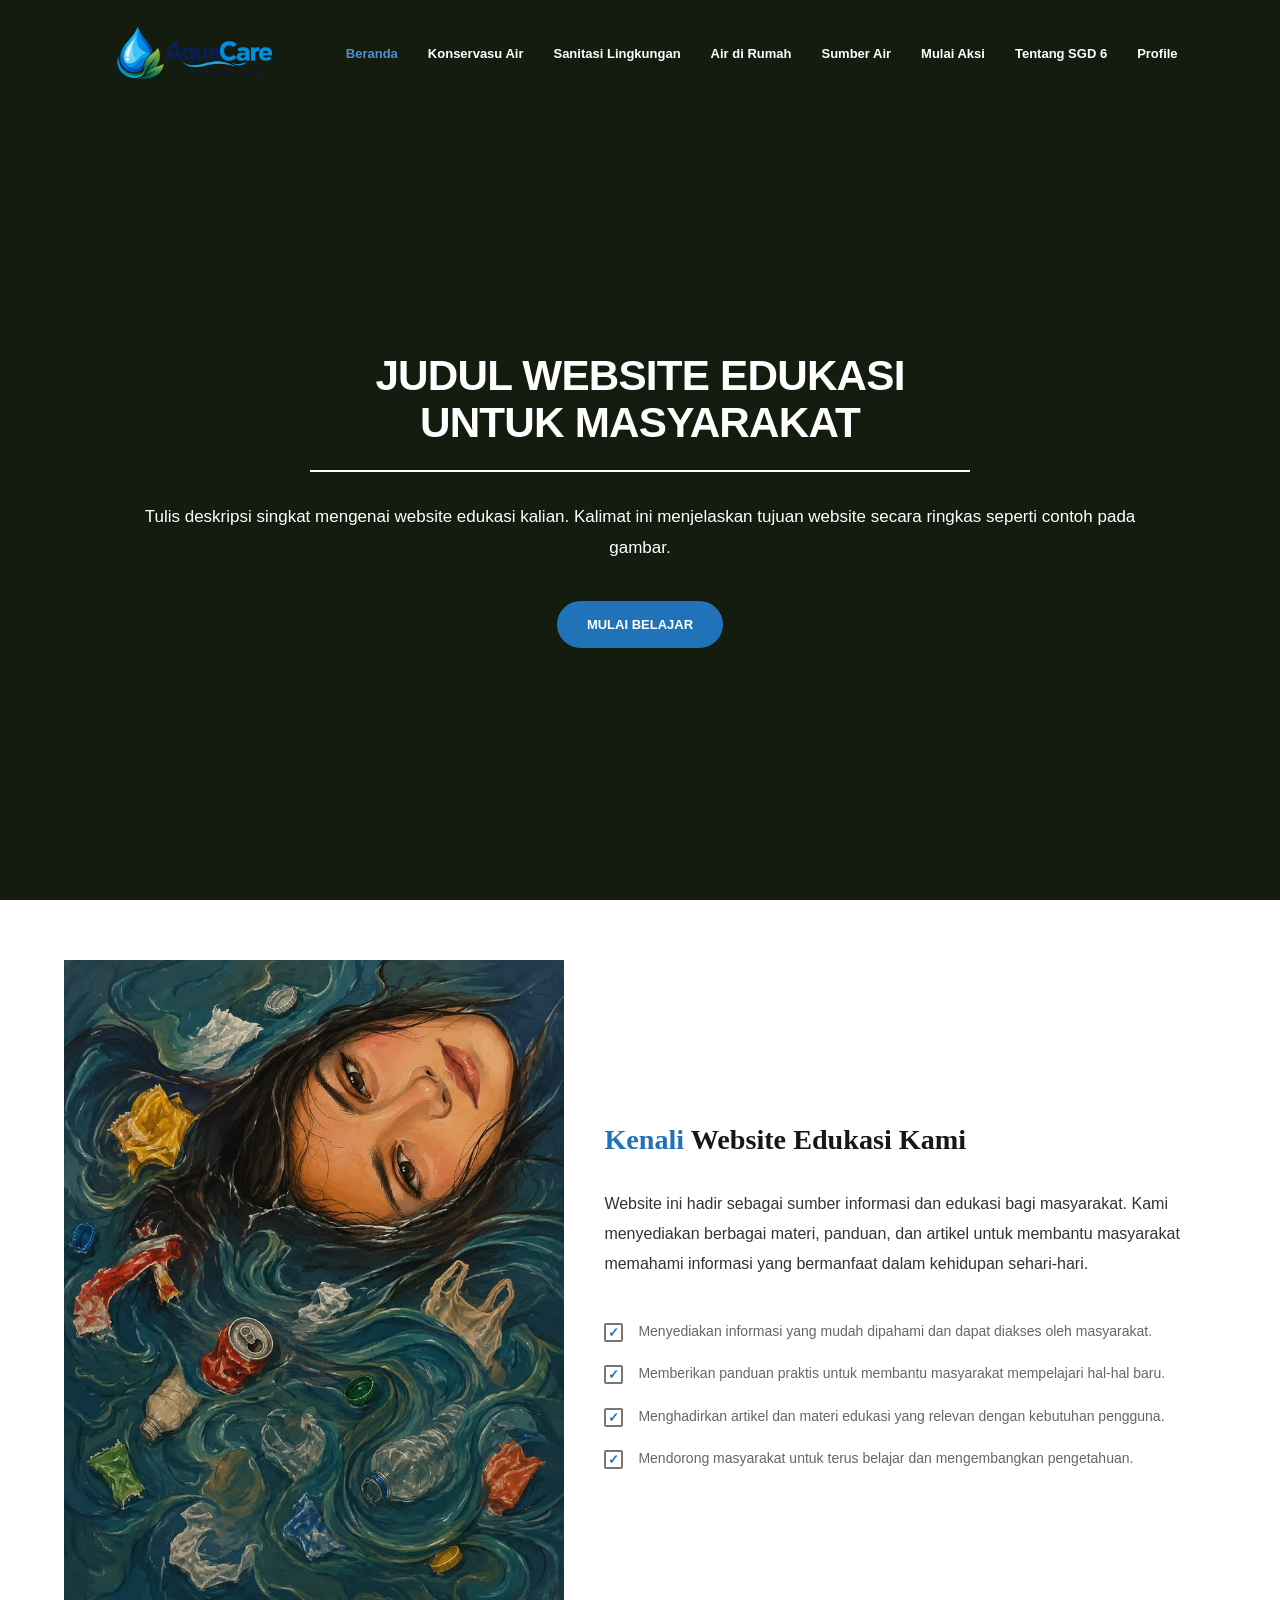
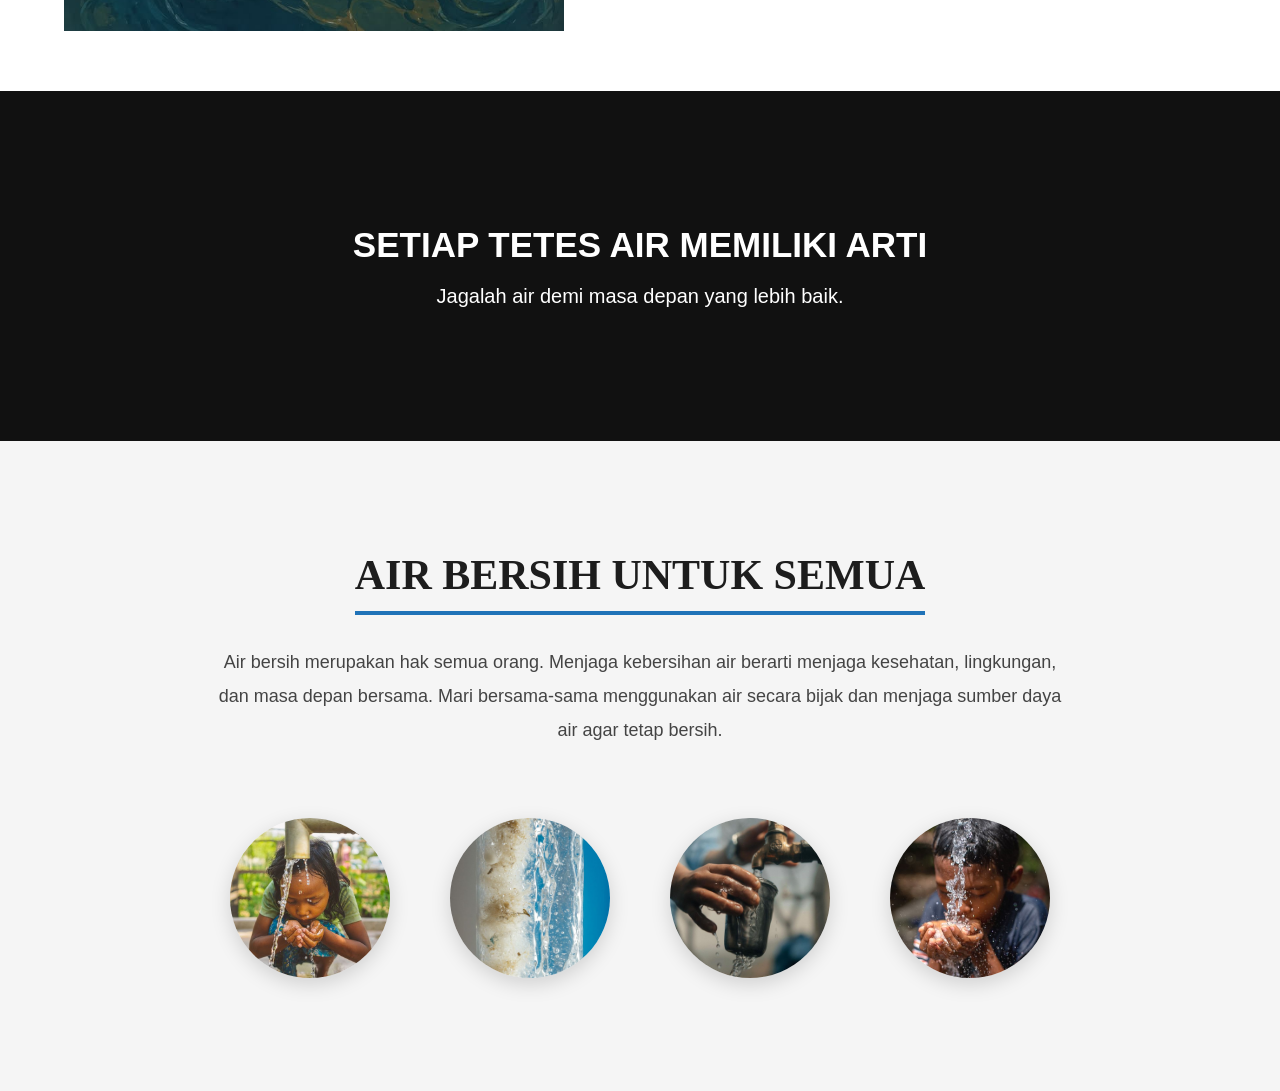
==== index.html @ 53456c83 "cek responsive" ====
<!DOCTYPE html>
<html lang="id">

<head>
    <meta charset="UTF-8">
    <meta name="viewport" content="width=device-width, initial-scale=1.0">
    <title>Air Bersih</title>

    <link rel="stylesheet" href="css/Style.css">
    <link rel="stylesheet" href="css/responsive.css">
</head>

<body>

    <!-- ================= HEADER ================= -->

    <header>

        <div class="logo">
            <a href="index.html">
                <img src="assets/Logo AquaCare_ Air Bersih untuk Semua.png" alt="logo">
            </a>
        </div>

         <!-- Tombol Hamburger -->
        <div class="hamburger">

            <span></span>
            <span></span>
            <span></span>

        </div>

        <nav>

            <ul>

                <li>
                    <a class="active" href="index.html">Beranda</a>
                </li>

                <li>
                    <a href="pages/halaman-2.html">Konservasu Air</a>
                </li>

                <li>
                    <a href="pages/halaman-3.html">Sanitasi Lingkungan</a>
                </li>

                <li>
                    <a href="pages/halaman-4.html">Air di Rumah</a>
                </li>

                <li>
                    <a href="pages/halaman-5.html">Sumber Air</a>
                </li>

                <li>
                    <a href="pages/halaman-6.html">Mulai Aksi</a>
                </li>

                <li>
                    <a href="pages/halaman-7.html">Tentang SGD 6</a>
                </li>

                <li>
                    <a href="pages/halaman-profile.html">Profile</a>
                </li>

            </ul>

        </nav>

    </header>

    <!-- ================= HERO ================= -->

    <section class="hero">

        <!-- Background Video -->

        <video autoplay muted loop playsinline>

            <source src="assets/gemini_generated_video_22958fa2.mp4" type="video/mp4">

        </video>

        <!-- Overlay -->

        <div class="overlay"></div>

        <!-- Hero Content -->

        <div class="hero-content">

            <h1>

                JUDUL WEBSITE EDUKASI<br>
                UNTUK MASYARAKAT

            </h1>

            <hr>

            <p>

                Tulis deskripsi singkat mengenai website edukasi kalian.
                Kalimat ini menjelaskan tujuan website secara ringkas
                seperti contoh pada gambar.

            </p>

            <a href="pages/halaman-2.html" class="btn">

                MULAI BELAJAR

            </a>

        </div>

    </section>

    <section class="info-section">

        <!-- Gambar sebelah kiri -->
        <div class="info-image">
            <img src="assets/save ocean 🪸🌊🤌.jpeg" alt="Petani sedang mengamati lahan pertanian">
        </div>

        <div class="info-content">

            <h2>
                <span>Kenali</span> Website Edukasi Kami
            </h2>

            <p class="info-description">
                Website ini hadir sebagai sumber informasi dan edukasi
                bagi masyarakat. Kami menyediakan berbagai materi,
                panduan, dan artikel untuk membantu masyarakat memahami
                informasi yang bermanfaat dalam kehidupan sehari-hari.
            </p>

                <div class="info-list">

                    <div class="info-item">
                        <span class="info-icon">✓</span>
                        <p>
                            Menyediakan informasi yang mudah dipahami
                            dan dapat diakses oleh masyarakat.
                        </p>
                    </div>

                <div class="info-item">
                    <span class="info-icon">✓</span>
                    <p>
                        Memberikan panduan praktis untuk membantu
                        masyarakat mempelajari hal-hal baru.
                    </p>
                </div>

                <div class="info-item">
                    <span class="info-icon">✓</span>
                    <p>
                        Menghadirkan artikel dan materi edukasi
                        yang relevan dengan kebutuhan pengguna.
                    </p>
                </div>

                <div class="info-item">
                    <span class="info-icon">✓</span>
                    <p>
                        Mendorong masyarakat untuk terus belajar
                        dan mengembangkan pengetahuan.
                    </p>
                </div>

            </div>

        </div>
    </section>

    <section class="parallax">

        <div class="parallax-content">

            <h2>SETIAP TETES AIR MEMILIKI ARTI</h2>

            <p>Jagalah air demi masa depan yang lebih baik.</p>

        </div>

    </section>

    <section class="air-bersih">

        <div class="air-content">

            <h2>AIR BERSIH UNTUK SEMUA</h2>

            <p>
                Air bersih merupakan hak semua orang. Menjaga kebersihan air
                berarti menjaga kesehatan, lingkungan, dan masa depan bersama.
                Mari bersama-sama menggunakan air secara bijak dan menjaga
                sumber daya air agar tetap bersih.
            </p>

        </div>

        <div class="air-gallery">

            <div class="air-item">
                <img src="assets/Water for Good - Working to End The World Water Crisis For Good.jpeg" alt="Gambar 1">
            </div>

            <div class="air-item">
                <img src="assets/Say Goodbye to Contaminants.jpeg" alt="Gambar 2">
            </div>

            <div class="air-item">
                <img src="assets/Fundraising for Clean Water _ Mindful in May.jpeg" alt="Gambar 3">
            </div>

            <div class="air-item">
                <img src="assets/From Dry Stones To Flowing Water.jpeg" alt="Gambar 4">
            </div>

        </div>

    </section>

    <script src="js/main.js"></script>

</body>

</html>
---- css/Style.css ----
/* ==============================
   RESET & GLOBAL STYLE
================================= */

* {
    margin: 0;
    padding: 0;
    box-sizing: border-box;
}

html {
    scroll-behavior: smooth;
}

body {
    font-family: Arial, Helvetica, sans-serif;
    color: white;
    background-color: #111;
}


/* ==============================
   HEADER & NAVBAR
================================= */

header {
    position: absolute;
    top: 0;
    left: 0;
    width: 100%;
    height: 105px;
    padding: 0 8%;
    display: flex;
    align-items: center;
    justify-content: space-between;
    z-index: 10;
    background: transparent;

    transition:
        transform .35s ease,
        background .35s ease,
        box-shadow .35s ease;
}

header.sticky {

    position:fixed;

    height: 85px;

    background:white;

    box-shadow:0 5px 20px rgba(0,0,0,.12);

    animation:slideDown .4s ease;

}

/* Logo */

.logo a{
    display: flex;
    align-items: center;
    text-decoration: none;
}

.logo img{
    height: 60px;
    width: auto;
    display: block;
}

/* Navigation */

nav ul {
    display: flex;
    align-items: center;
    gap: 30px;
    list-style: none;
}

nav ul li a {
    color: white;
    text-decoration: none;
    font-size: 13px;
    font-weight: 700;
    transition: color 0.3s ease;
}

/* Menu aktif */

nav ul li a.active {
    color: #4d93cc;
}

/* Efek hover */

nav ul li a:hover {
    color: #4d93cc;
}

header.sticky nav ul li a {
    color: #242424;
}

header.sticky nav ul li a:hover {
    color: #4d93cc;
}

header.sticky nav ul li a.active {
    color: #4d93cc;
}

/* ==============================
   HERO SECTION
================================= */

.hero {
    position: relative;
    width: 100%;
    height: 100vh;
    min-height: 600px;
    overflow: hidden;
    display: flex;
    justify-content: center;
    align-items: center;
    background-color: #26351c;
}

/* Background video */

.hero video {
    position: absolute;
    top: 0;
    left: 0;
    width: 100%;
    height: 100%;
    object-fit: cover;
    object-position: center;
    z-index: 0;
}

/* Lapisan gelap di atas video */

.overlay {
    position: absolute;
    inset: 0;
    background: rgba(0, 0, 0, 0.48);
    z-index: 1;
}

/* Konten utama */

.hero-content {
    position: relative;
    z-index: 2;
    width: 90%;
    max-width: 1000px;
    margin-top: 100px;
    text-align: center;
}

/* Judul utama */

.hero-content h1 {
    color: white;
    font-size: clamp(32px, 3.3vw, 46px);
    font-weight: 800;
    line-height: 1.12;
    letter-spacing: -0.8px;
    margin-bottom: 24px;
}

/* Garis pemisah */

.hero-content hr {
    width: 66%;
    max-width: 660px;
    margin: 0 auto 30px;
    border: none;
    height: 2px;
    background-color: white;
}

/* Deskripsi */

.hero-content p {
    color: white;
    font-size: 17px;
    font-weight: 500;
    line-height: 1.8;
    margin-bottom: 38px;
}

/* Tombol utama */

.hero-content .btn {
    display: inline-block;
    padding: 16px 30px;
    background-color: #2073b8;
    color: white;
    text-decoration: none;
    font-size: 13px;
    font-weight: 700;
    border-radius: 50px;
    transition: background-color 0.3s ease,
                transform 0.3s ease;
}

.hero-content .btn:hover {
    background-color: #2073b8;
    transform: translateY(-2px);
}


/* ==============================
   KONTEN INFORMASI
================================= */

.info-section {
    width: 100%;
    min-height: 500px;
    padding: 60px 5%;

    display: grid;
    grid-template-columns: 0.9fr 1.1fr;
    align-items: center;
    gap: 40px;

    background-color: #ffffff;
    color: #222222;
}

/* Gambar sebelah kiri */

.info-image {
    width: 100%;
    height: 100%;
    min-height: 400px;
    overflow: hidden;
}

.info-image img {
    display: block;
    width: 100%;
    height: 100%;
    min-height: 400px;

    object-fit: cover;
    object-position: center;

    transition: transform 0.4s ease;
}

.info-image img:hover {
    transform: scale(1.03);
}

/* Konten sebelah kanan */

.info-content {
    width: 100%;
    padding: 15px 0;
}

.info-content h2 {
    margin-bottom: 30px;

    font-family: Georgia, "Times New Roman", serif;
    font-size: clamp(25px, 2.2vw, 32px);
    line-height: 1.3;
    font-weight: 700;

    color: #171717;
}

.info-content h2 span {
    color: #2073b8;
}

/* Deskripsi */

.info-description {
    margin-bottom: 40px;

    font-size: 16px;
    line-height: 1.9;
    color: #333333;
}

/* Daftar informasi */

.info-list {
    display: flex;
    flex-direction: column;
    gap: 20px;
}

.info-item {
    display: flex;
    align-items: flex-start;
    gap: 15px;
}

.info-icon {
    flex-shrink: 0;

    width: 19px;
    height: 19px;

    display: flex;
    align-items: center;
    justify-content: center;

    margin-top: 3px;

    border: 2px solid #777777;
    border-radius: 2px;

    color: #2073b8;
    font-size: 13px;
    font-weight: bold;
}

.info-item p {
    color: #666666;
    font-size: 14px;
    line-height: 1.6;
}

/* ========================= */
/* AIR BERSIH */
/* ========================= */

.air-bersih{

    width:100%;
    min-height:650px;

    padding:80px 8%;

    background:#f5f5f5;   /* Ganti sesuai tema */

    display:flex;
    flex-direction:column;
    justify-content:center;
    align-items:center;

    text-align:center;

}

.air-content h2{

    display:inline-block;

    font-family:"Times New Roman", Times, serif;
    font-size:42px;
    font-weight:700;

    color:#1d1d1d;

    padding-bottom:12px;
    margin-bottom:30px;

    border-bottom:4px solid #2073b8;

}

/* PARAGRAF */


.air-content p{

    max-width:850px;

    font-size:18px;
    line-height:1.9;

    color:#444;

    margin:0 auto 70px;

}

/* GALERI */

.air-gallery{

    display:flex;

    justify-content:center;
    align-items:center;

    gap:40px;

    flex-wrap:wrap;

}


/* ITEM */


.air-item{

    width:180px;
    text-align:center;

}

/* GAMBAR */


.air-item img{

    width:160px;
    height:160px;

    object-fit:cover;

    border-radius:50%;

    box-shadow:0 6px 20px rgba(0,0,0,.15);

    transition:
        transform .35s ease,
        box-shadow .35s ease;

}

/* Hover */

.air-item img:hover{

    transform:scale(1.08);

    box-shadow:0 10px 30px rgba(0,0,0,.25);

}

/* =====================================
   ANGGOTA KELOMPOK
   CSS tambahan, tidak mengganti navbar
===================================== */

/* Hero menyesuaikan tinggi konten */
.heroo {
    height: auto;
    min-height: 100vh;
    overflow: visible;

    display: block;
    padding: 125px 0 45px;
}

/* Video tetap menjadi background seluruh hero */
.heroo video {
    position: absolute;
    inset: 0;
    width: 100%;
    height: 100%;
    object-fit: cover;
}

/* Overlay tetap di belakang konten */
.heroo .overlay {
    position: absolute;
    inset: 0;
    z-index: 1;
    pointer-events: none;
}

/* Area anggota */
.member-section {
    position: relative;
    z-index: 2;

    width: 100%;
    max-width: 1250px;
    margin: 0 auto;
    padding: 15px 30px 0;

    color: #ffffff;
}

/* Judul section */
.member-heading {
    display: flex;
    align-items: center;
    gap: 14px;
    margin-bottom: 24px;
}

.member-heading h2 {
    color: #ffffff;
    font-size: 25px;
    font-weight: 800;
}

.member-heading span {
    width: 50px;
    height: 3px;
    background: #2073b8;
    border-radius: 5px;
}

/* Susunan kartu */
.member-container {
    display: grid;
    grid-template-columns: repeat(4, minmax(0, 1fr));
    gap: 16px;
    align-items: stretch;
}

/* Kotak biodata */
.member-card {
    min-width: 0;
    min-height: 330px;
    padding: 24px 16px 18px;

    display: flex;
    flex-direction: column;
    align-items: center;
    text-align: center;

    color: #ffffff;
    background: rgba(255, 255, 255, 0.14);
    border: 1px solid rgba(255, 255, 255, 0.28);
    border-radius: 15px;

    backdrop-filter: blur(8px);
    -webkit-backdrop-filter: blur(8px);

    box-shadow: 0 8px 24px rgba(0, 0, 0, 0.12);

    transition: transform 0.25s ease,
                background-color 0.25s ease;
}

.member-card:hover {
    transform: translateY(-5px);
    background: rgba(255, 255, 255, 0.22);
}

/* Foto profil bulat */
.member-photo {
    width: 100px;
    height: 100px;
    flex-shrink: 0;

    margin-bottom: 15px;
    overflow: hidden;
    border-radius: 50%;

    border: 3px solid rgba(255, 255, 255, 0.9);
    box-shadow: 0 4px 14px rgba(0, 0, 0, 0.2);
}

.member-photo img {
    display: block;
    width: 100%;
    height: 100%;
    object-fit: cover;
    object-position: center;
}

/* Nama anggota */
.member-card h3 {
    margin-bottom: 7px;
    font-size: 15px;
    font-weight: 700;
    line-height: 1.5;
    overflow-wrap: anywhere;
}

/* NIM */
.member-nim {
    margin-bottom: 8px;
    color: rgba(255, 255, 255, 0.85);
    font-size: 12px;
    line-height: 1.5;
}

/* Program studi */
.member-prodi {
    display: inline-block;
    margin-bottom: 16px;
    padding: 6px 12px;

    color: #ffffff;
    background: rgba(32, 115, 184, 0.8);
    border-radius: 20px;

    font-size: 11px;
    font-weight: 600;
}

/* Quotes di bagian bawah */
.member-quote {
    width: 100%;
    margin-top: auto;
    padding-top: 14px;

    border-top: 1px solid rgba(255, 255, 255, 0.25);

    color: rgba(255, 255, 255, 0.9);
    font-size: 12px;
    font-style: italic;
    line-height: 1.7;
}

/* =====================================
   PARALLAX SECTION
===================================== */

.parallax{

    height:350px;

    background-image:url("../assets/We fight for clean water.jpeg");

    background-position:center;

    background-size:cover;

    background-repeat:no-repeat;

    background-attachment:fixed;

    display:flex;

    justify-content:center;

    align-items:center;

}

.parallax-content{

    text-align:center;

    color:white;

}

.parallax-content h2{

    font-size:35px;

    margin-bottom:20px;

}

.parallax-content p{

    font-size:20px;

}


/* =====================================
   RESPONSIVE KARTU ANGGOTA
===================================== */

@media (max-width: 1000px) {
    .member-container {
        grid-template-columns: repeat(2, minmax(0, 1fr));
        gap: 16px;
    }
}

@media (max-width: 700px) {
    .hero {
        padding-top: 155px;
        padding-bottom: 35px;
    }

    .member-section {
        padding: 10px 18px 0;
    }

    .member-heading h2 {
        font-size: 22px;
    }

    .member-container {
        grid-template-columns: 1fr;
        gap: 16px;
    }

    .member-card {
        min-height: 300px;
        padding: 24px 20px 18px;
    }
}

/* =====================================
   Animasi
===================================== */

@keyframes slideDown{

    from{

        transform:translateY(-100%);
        opacity:0;

    }

    to{

        transform:translateY(0);
        opacity:1;

    }

}

/* =========================
   HAMBURGER
========================= */

.hamburger{

    display:none;

    width:32px;

    cursor:pointer;

    z-index:1001;

}

.hamburger span{

    display:block;

    width:100%;

    height:3px;

    margin:6px 0;

    background:white;

    transition:.3s;

}

/* Warna icon saat navbar putih */

header.sticky .hamburger span{

    background:#222;

}

.hamburger.active span:nth-child(1){

    transform:rotate(45deg) translateY(12px);

}

.hamburger.active span:nth-child(2){

    opacity:0;

}

.hamburger.active span:nth-child(3){

    transform:rotate(-45deg) translateY(-12px);

}
---- css/responsive.css ----
/* ===================================================
   TABLET
   Max Width : 768px
=================================================== */

@media (max-width:768px){

    /* =========================
       HEADER
    ========================= */

    header{

        height:85px;
        padding:0 5%;

    }

    .logo img{

        height:48px;

    }

    /* =========================
       HERO
    ========================= */

    .hero{

        min-height:700px;

    }

    .hero-content{

        width:90%;
        margin-top:80px;

    }

    .hero-content h1{

        font-size:38px;

    }

    .hero-content hr{

        width:80%;

    }

    .hero-content p{

        font-size:16px;

    }

    .hero-content .btn{

        padding:14px 26px;

    }

    /* =========================
       INFO SECTION
    ========================= */

    .info-section{

        grid-template-columns:1fr;
        gap:35px;

        padding:70px 8%;

    }

    .info-image{

        order:1;

        min-height:320px;

    }

    .info-content{

        order:2;

        text-align:center;

    }

    .info-content h2{

        font-size:30px;

    }

    .info-description{

        font-size:16px;

    }

    .info-item{

        justify-content:center;

    }

    /* =========================
       AIR BERSIH
    ========================= */

    .air-content h2{

        font-size:34px;

    }

    .air-content p{

        font-size:16px;

    }

    .air-gallery{

        gap:25px;

    }

    .air-item{

        width:45%;

    }

    .air-item img{

        width:140px;
        height:140px;

    }

    /* =========================
       PARALLAX
    ========================= */

    .parallax{

        height:300px;

    }

    .parallax-content h2{

        font-size:30px;

    }

    .parallax-content p{

        font-size:17px;

    }

    /* =========================
    hamburger menu
    ========================= */

    .hamburger{

        display:block;

    }

    nav{

        position: fixed;

        top: 85px;
        left: 0;

        width: 100%;
        height: calc(100vh - 85px);

        background: white;

        transform: translateX(-100%);

        transition: transform .35s ease;

        z-index: 999;

        display: flex;
        justify-content: center;
        align-items: flex-start;

    }

    nav.active{

        transform:translateX(0);

    }

    nav ul{

        width:100%;

        display:flex;

        flex-direction:column;

        gap:0;

        padding:20px 0;

    }

    nav ul li{

        width:100%;

    }

    nav ul li a{

        display:block;

        padding:18px;

        color:#222;

        text-align:center;

    }

}

/* ===================================================
   MOBILE
   Max Width : 375px
=================================================== */

@media (max-width:375px){

    /* =========================
       HEADER
    ========================= */

    header{

        height:75px;
        padding:0 20px;

    }

    .logo img{

        height:42px;

    }

    /* =========================
       HERO
    ========================= */

    .hero{

        min-height:650px;

    }

    .hero-content{

        width:92%;
        margin-top:70px;

    }

    .hero-content h1{

        font-size:28px;

    }

    .hero-content hr{

        width:90%;

    }

    .hero-content p{

        font-size:15px;
        line-height:1.8;

    }

    .hero-content .btn{

        padding:13px 24px;
        font-size:12px;

    }

    /* =========================
       INFO
    ========================= */

    .info-section{

        padding:60px 25px;

    }

    .info-image{

        min-height:250px;

    }

    .info-content h2{

        font-size:26px;

    }

    .info-description{

        font-size:15px;

    }

    .info-item{

        flex-direction:column;
        align-items:center;
        text-align:center;

    }

    /* =========================
       AIR BERSIH
    ========================= */

    .air-bersih{

        padding:60px 20px;

    }

    .air-content h2{

        font-size:28px;

    }

    .air-content p{

        font-size:15px;

    }

    .air-gallery{

        flex-direction:column;
        gap:30px;

    }

    .air-item{

        width:100%;

    }

    .air-item img{

        width:130px;
        height:130px;

    }

    /* =========================
       PARALLAX
    ========================= */

    .parallax{

        height:250px;

        background-attachment:scroll;

    }

    .parallax-content{

        width:90%;

    }

    .parallax-content h2{

        font-size:24px;

    }

    .parallax-content p{

        font-size:15px;

    }

    /* =========================
    NAVBAR hamburger
    ========================= */

    nav{

        top:75px;

    }

}
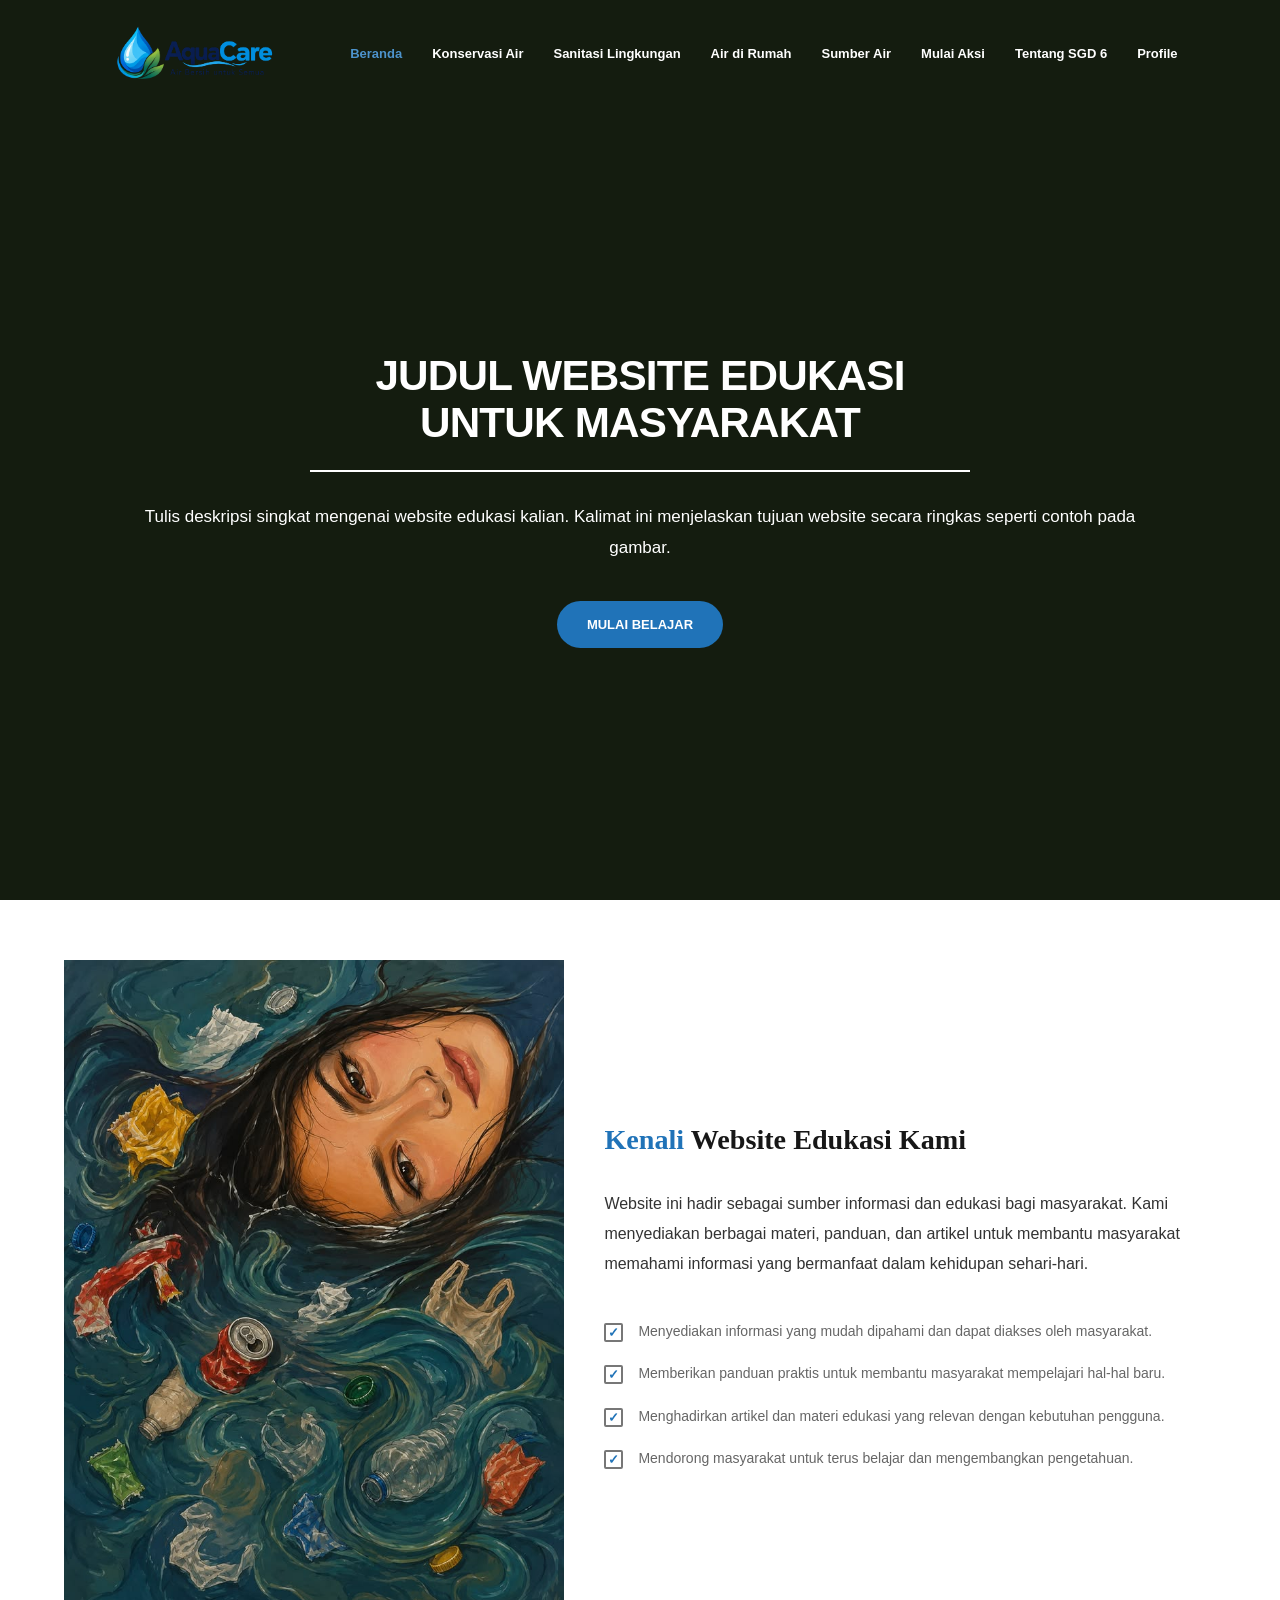
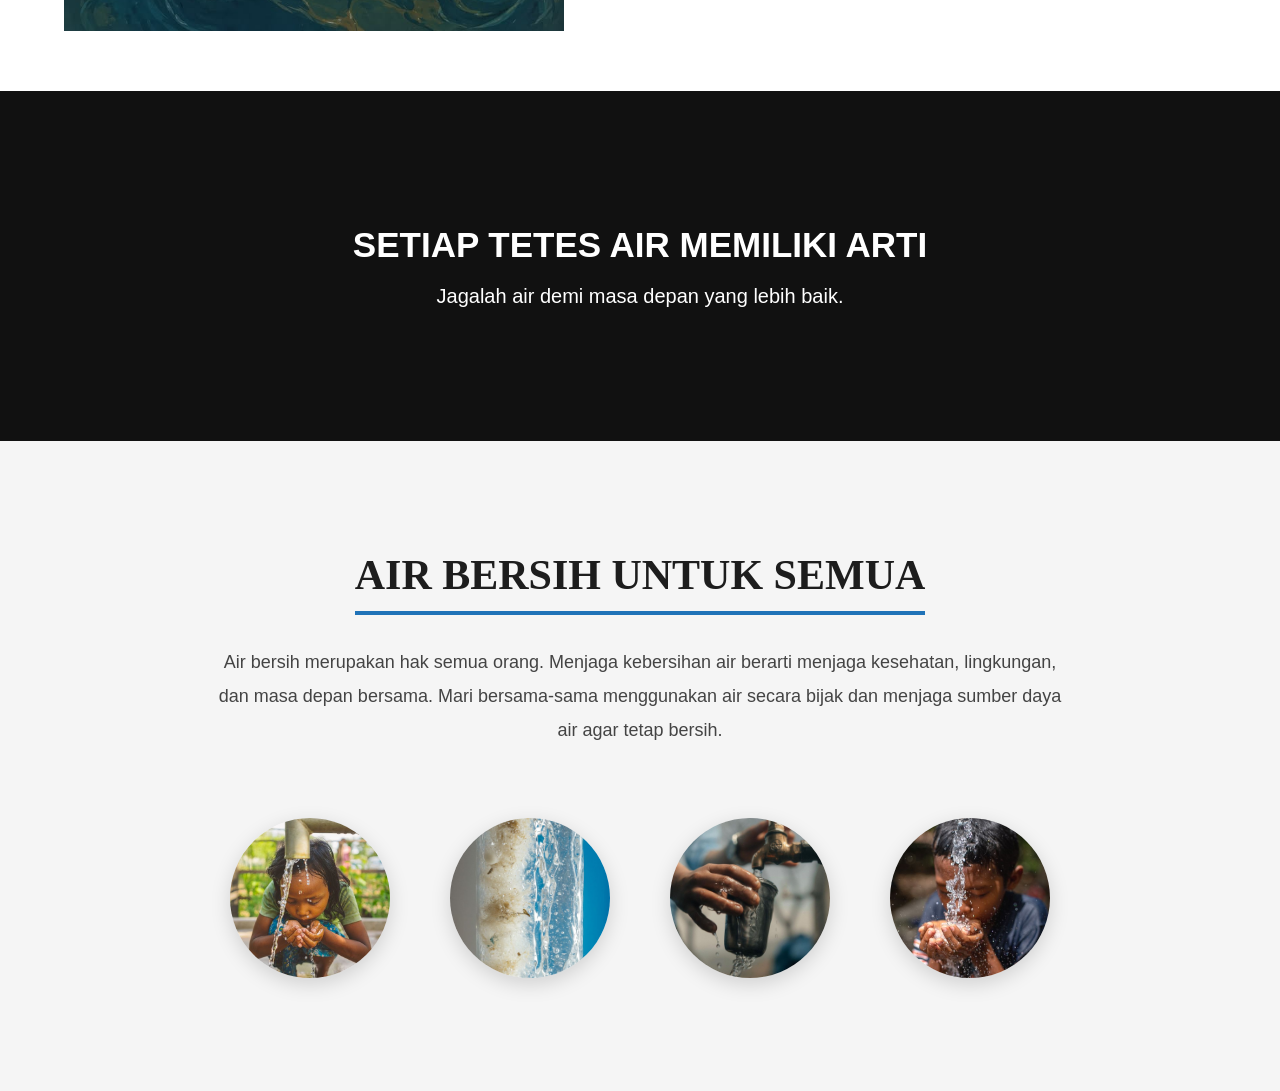
==== commit bdb954fb: "uji coba java" ====
--- a/index.html
+++ b/index.html
@@ -40,7 +40,7 @@
                 </li>
 
                 <li>
-                    <a href="pages/halaman-2.html">Konservasu Air</a>
+                    <a href="pages/halaman-2.html">Konservasi Air</a>
                 </li>
 
                 <li>
--- a/css/responsive.css
+++ b/css/responsive.css
@@ -182,14 +182,14 @@
         position: fixed;
 
         top: 85px;
-        left: 0;
-
-        width: 100%;
-        height: calc(100vh - 85px);
+        right: 0;
+
+        width: 60%;
+        height: auto;
 
         background: white;
 
-        transform: translateX(-100%);
+        transform: translateX(100%);
 
         transition: transform .35s ease;
 
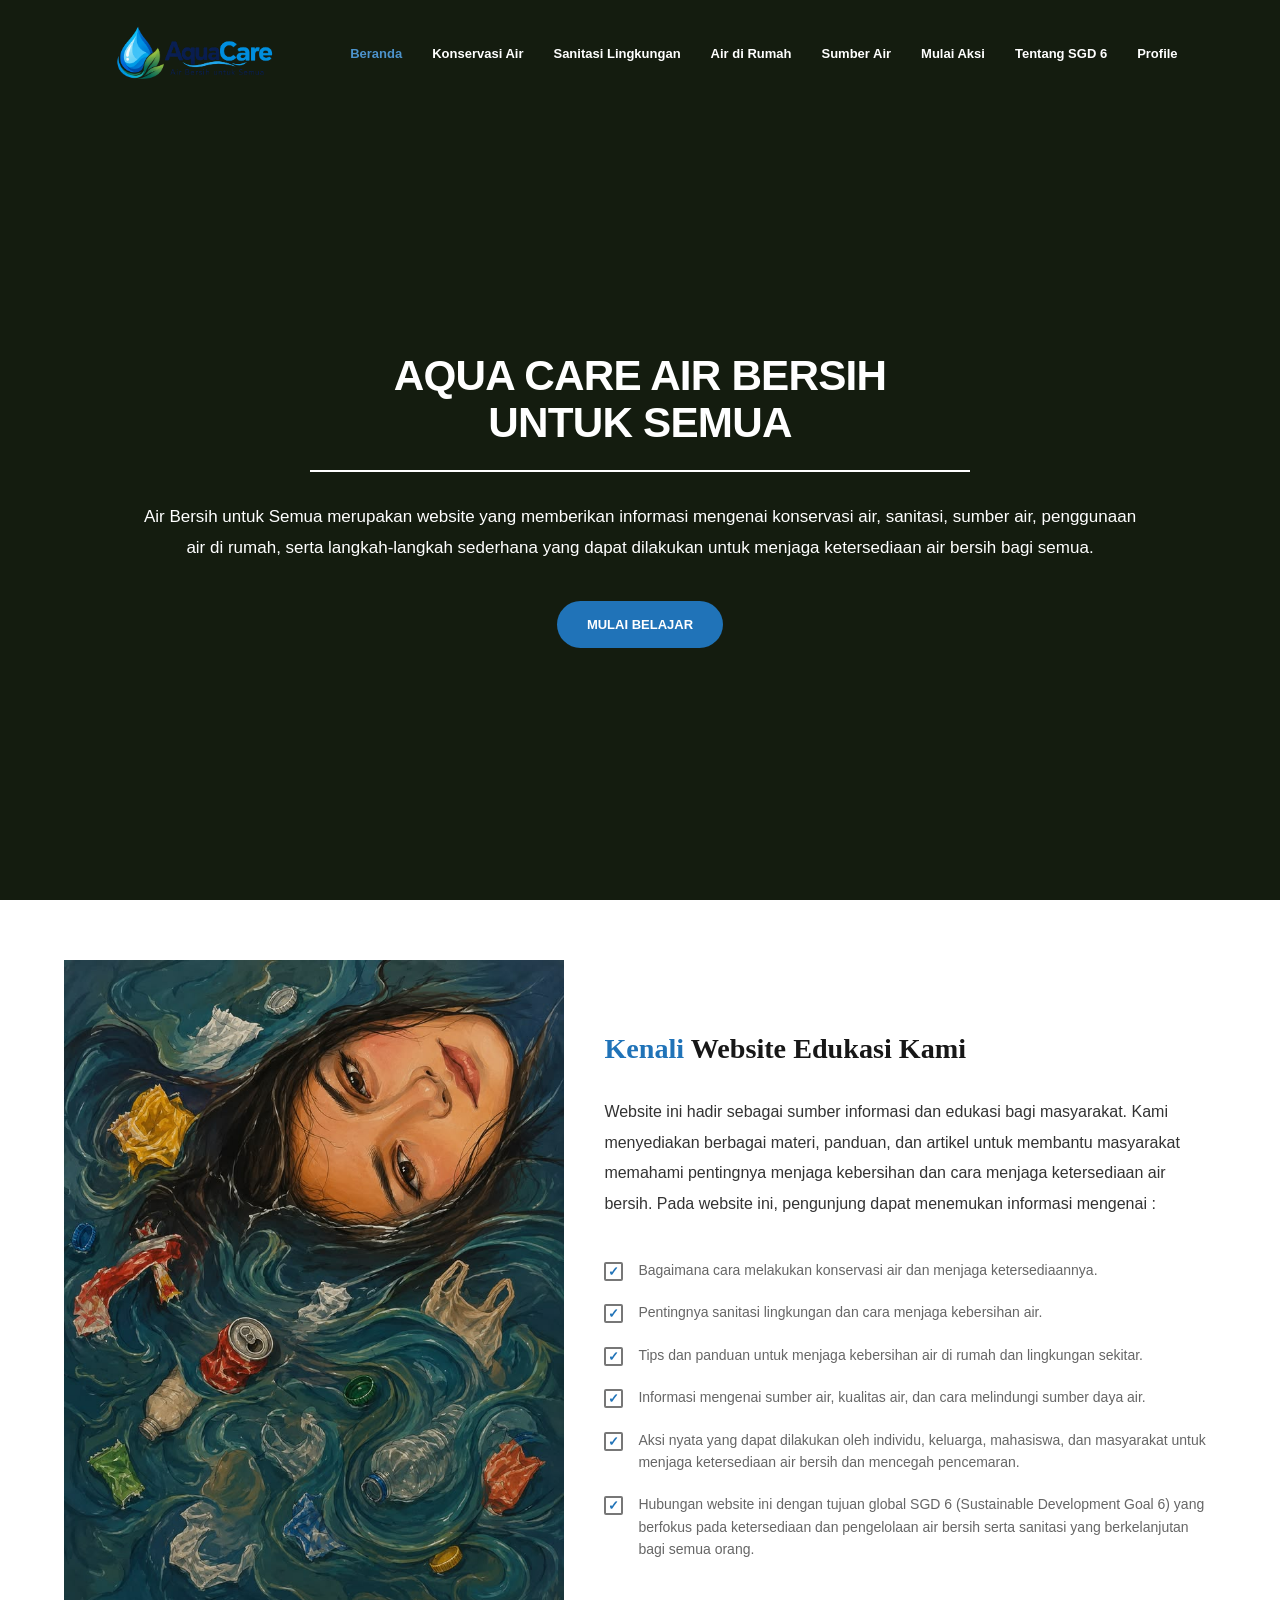
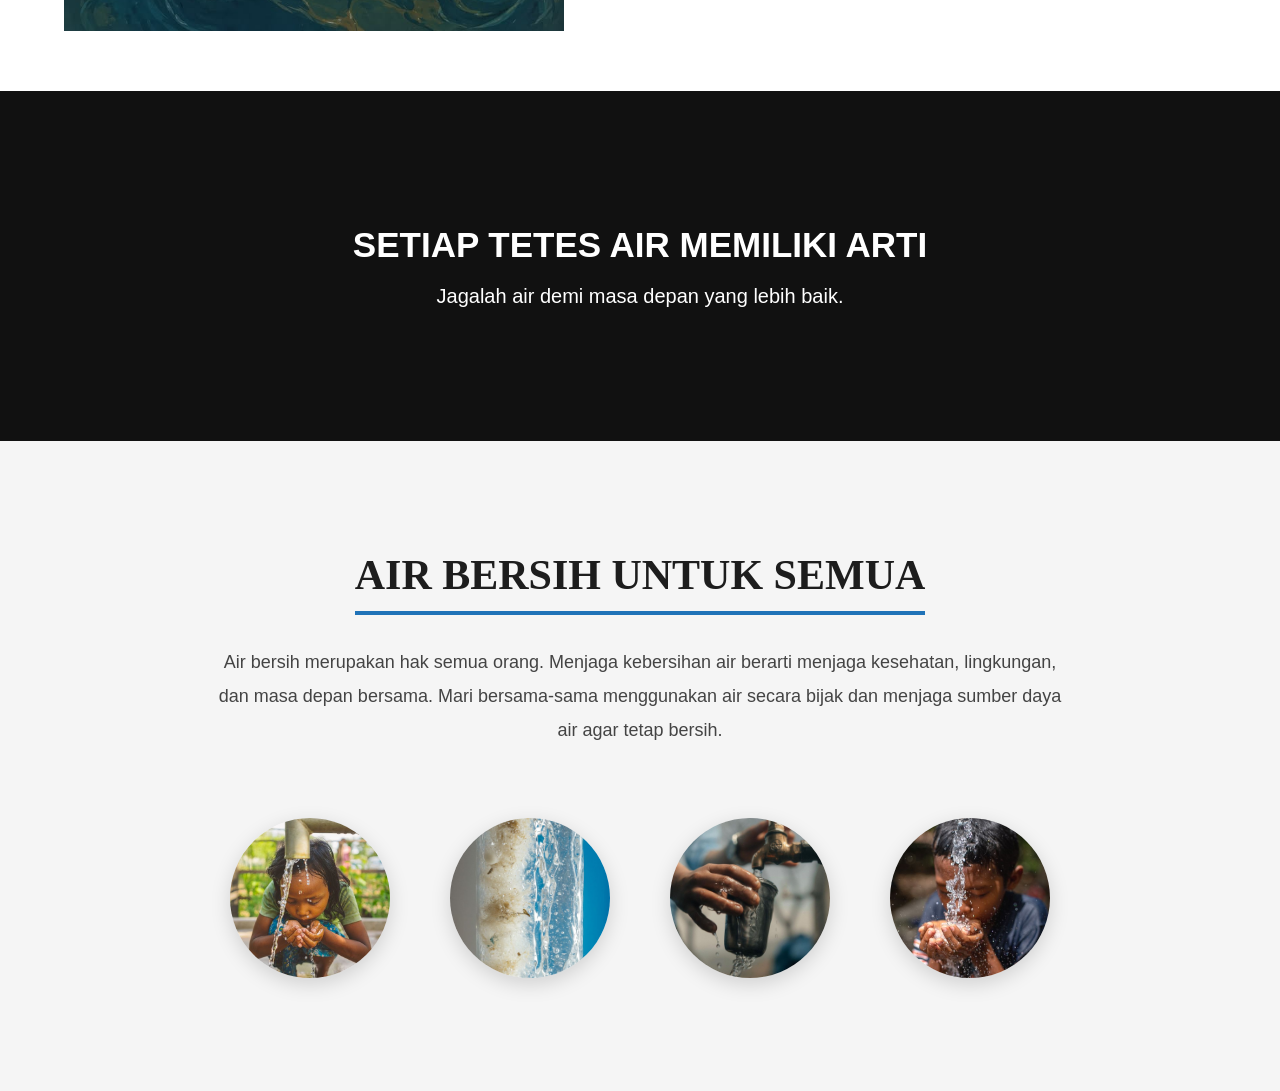
==== commit 7d89f749: "Update navbar" ====
--- a/index.html
+++ b/index.html
@@ -4,7 +4,7 @@
 <head>
     <meta charset="UTF-8">
     <meta name="viewport" content="width=device-width, initial-scale=1.0">
-    <title>Air Bersih</title>
+    <title>AquaCare | Air Bersih Untuk Semua</title>
 
     <link rel="stylesheet" href="css/Style.css">
     <link rel="stylesheet" href="css/responsive.css">
@@ -95,8 +95,8 @@
 
             <h1>
 
-                JUDUL WEBSITE EDUKASI<br>
-                UNTUK MASYARAKAT
+                AQUA CARE AIR BERSIH<br>
+                UNTUK SEMUA
 
             </h1>
 
@@ -104,9 +104,9 @@
 
             <p>
 
-                Tulis deskripsi singkat mengenai website edukasi kalian.
-                Kalimat ini menjelaskan tujuan website secara ringkas
-                seperti contoh pada gambar.
+                Air Bersih untuk Semua merupakan website yang memberikan informasi mengenai konservasi air,
+                sanitasi, sumber air, penggunaan air di rumah, serta langkah-langkah sederhana yang dapat dilakukan 
+                untuk menjaga ketersediaan air bersih bagi semua.
 
             </p>
 
@@ -137,7 +137,8 @@
                 Website ini hadir sebagai sumber informasi dan edukasi
                 bagi masyarakat. Kami menyediakan berbagai materi,
                 panduan, dan artikel untuk membantu masyarakat memahami
-                informasi yang bermanfaat dalam kehidupan sehari-hari.
+                pentingnya menjaga kebersihan dan cara menjaga ketersediaan air bersih.
+                Pada website ini, pengunjung dapat menemukan informasi mengenai :
             </p>
 
                 <div class="info-list">
@@ -145,32 +146,43 @@
                     <div class="info-item">
                         <span class="info-icon">✓</span>
                         <p>
-                            Menyediakan informasi yang mudah dipahami
-                            dan dapat diakses oleh masyarakat.
+                            Bagaimana cara melakukan konservasi air dan menjaga ketersediaannya.
                         </p>
                     </div>
 
-                <div class="info-item">
-                    <span class="info-icon">✓</span>
-                    <p>
-                        Memberikan panduan praktis untuk membantu
-                        masyarakat mempelajari hal-hal baru.
-                    </p>
-                </div>
-
-                <div class="info-item">
-                    <span class="info-icon">✓</span>
-                    <p>
-                        Menghadirkan artikel dan materi edukasi
-                        yang relevan dengan kebutuhan pengguna.
-                    </p>
-                </div>
-
-                <div class="info-item">
-                    <span class="info-icon">✓</span>
-                    <p>
-                        Mendorong masyarakat untuk terus belajar
-                        dan mengembangkan pengetahuan.
+                    <div class="info-item">
+                        <span class="info-icon">✓</span>
+                        <p>
+                            Pentingnya sanitasi lingkungan dan cara menjaga kebersihan air.
+                        </p>
+                </div>
+
+                <div class="info-item">
+                    <span class="info-icon">✓</span>
+                    <p>
+                        Tips dan panduan untuk menjaga kebersihan air di rumah dan lingkungan sekitar.
+                    </p>
+                </div>
+
+                <div class="info-item">
+                    <span class="info-icon">✓</span>
+                    <p>
+                        Informasi mengenai sumber air, kualitas air, dan cara melindungi sumber daya air.
+                    </p>
+                </div>
+
+                <div class="info-item">
+                    <span class="info-icon">✓</span>
+                    <p>
+                        Aksi nyata yang dapat dilakukan oleh individu, keluarga, mahasiswa, dan masyarakat
+                        untuk menjaga ketersediaan air bersih dan mencegah pencemaran.
+                    </p>
+                </div>
+
+                <div class="info-item">
+                    <span class="info-icon">✓</span>
+                    <p>
+                        Hubungan website ini dengan tujuan global SGD 6 (Sustainable Development Goal 6) yang berfokus pada ketersediaan dan pengelolaan air bersih serta sanitasi yang berkelanjutan bagi semua orang.
                     </p>
                 </div>
 
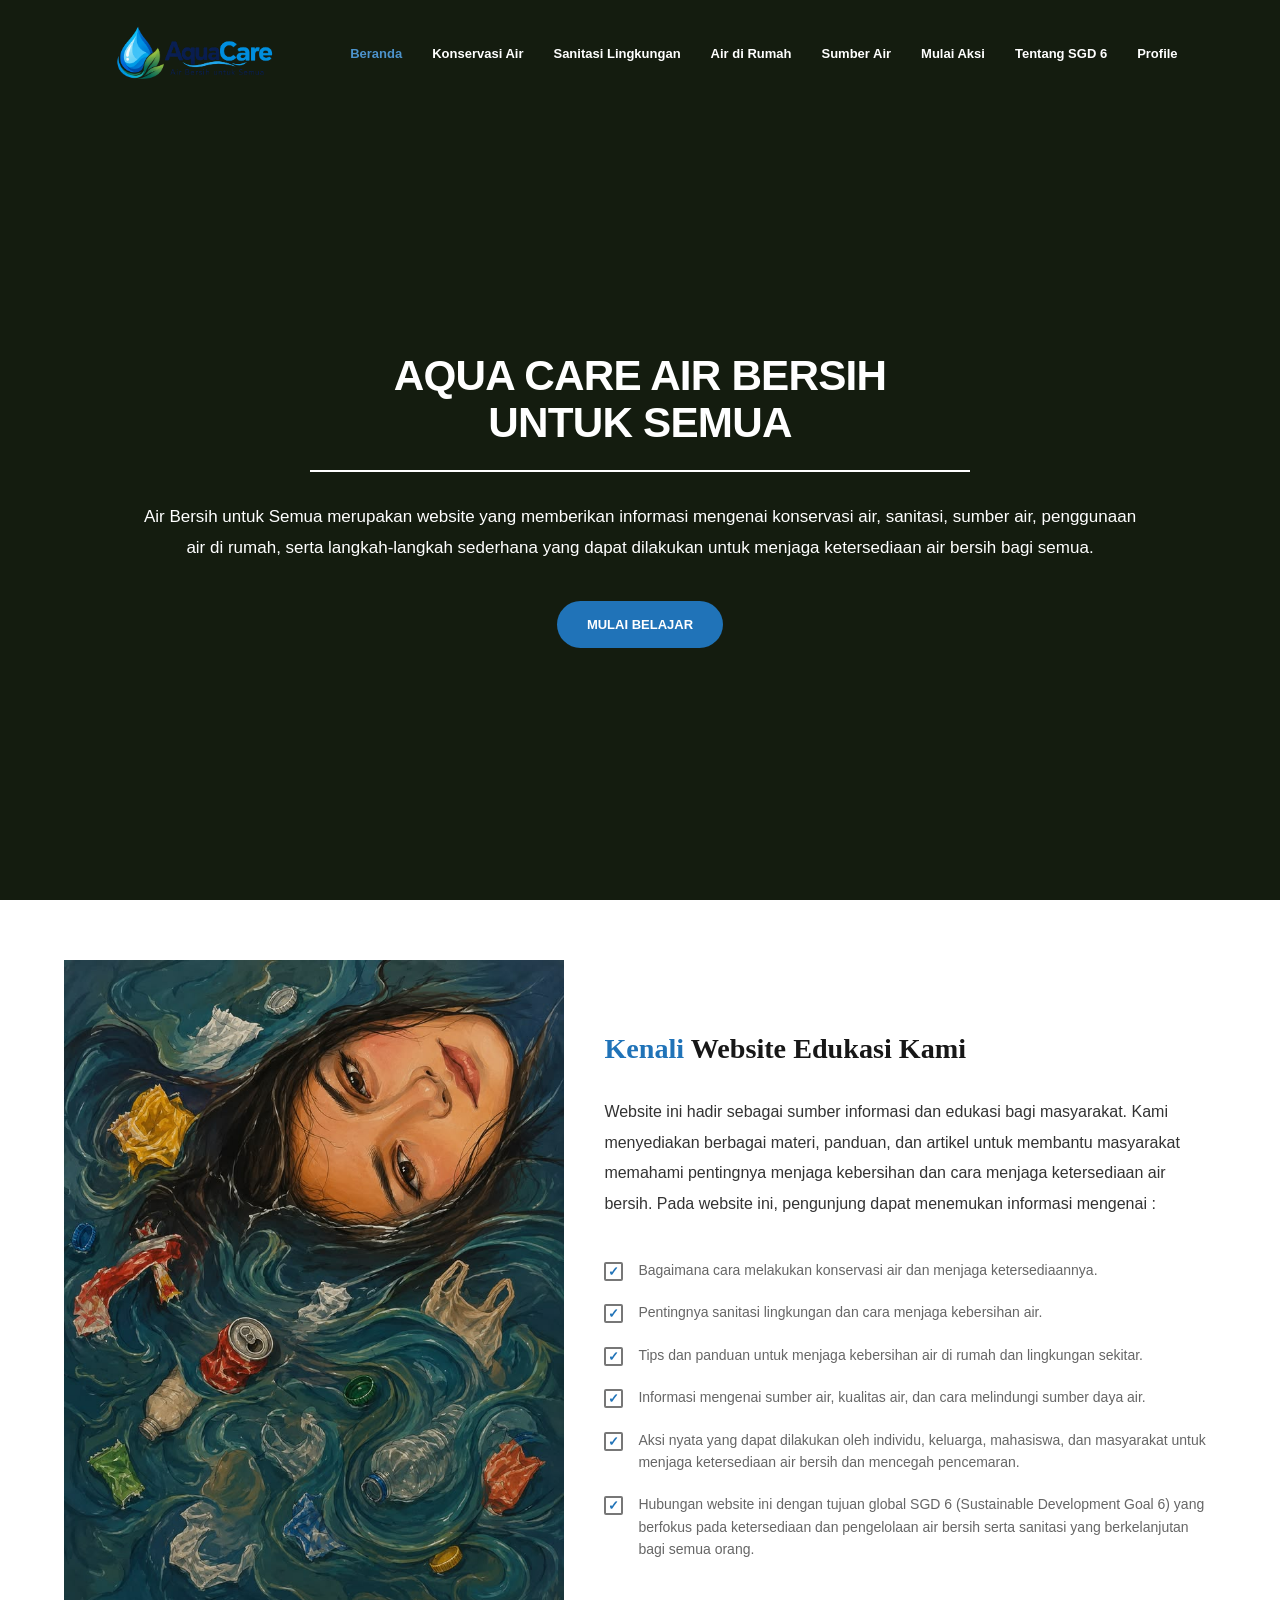
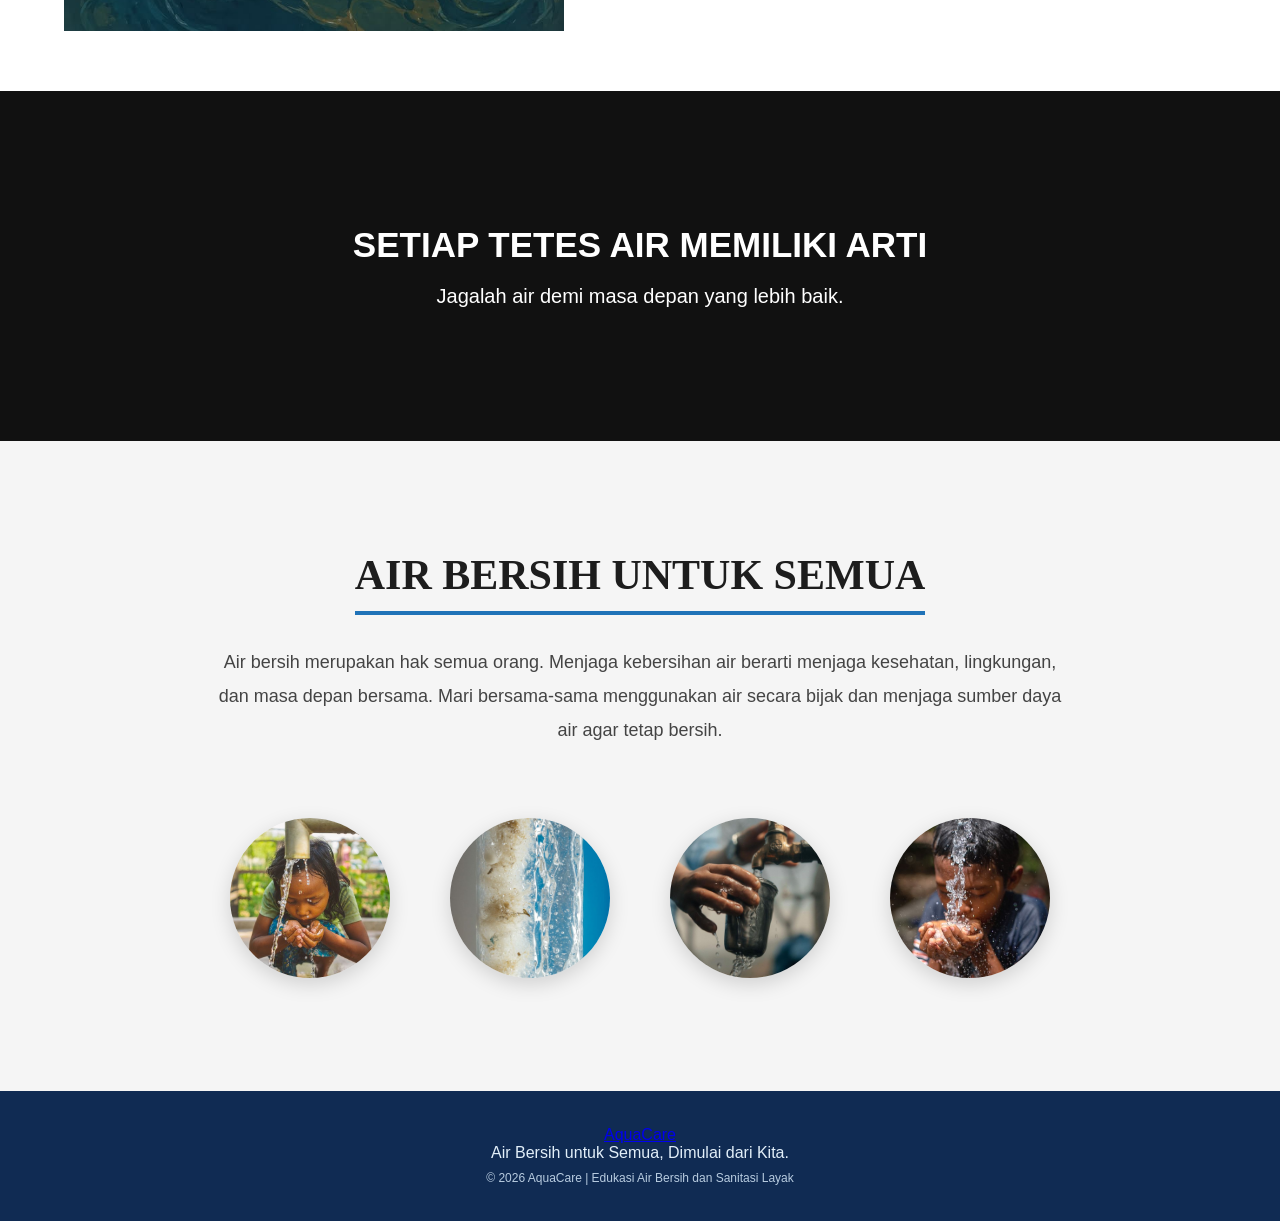
==== commit 38cf55dc: "profile" ====
--- a/index.html
+++ b/index.html
@@ -8,6 +8,7 @@
 
     <link rel="stylesheet" href="css/Style.css">
     <link rel="stylesheet" href="css/responsive.css">
+    <link rel="stylesheet" href="css/bersama.css">
 </head>
 
 <body>
@@ -240,6 +241,12 @@
 
     </section>
 
+    <footer class="site-footer">
+        <a href="index.html" class="footer-logo">AquaCare</a>
+        <p>Air Bersih untuk Semua, Dimulai dari Kita.</p>
+        <small>© 2026 AquaCare | Edukasi Air Bersih dan Sanitasi Layak</small>
+    </footer>
+
     <script src="js/main.js"></script>
 
 </body>
--- a/css/Style.css
+++ b/css/Style.css
@@ -139,6 +139,20 @@
     object-fit: cover;
     object-position: center;
     z-index: 0;
+}
+
+/* BACKGROUND VIDEO & OVERLAY */
+.full-video {
+    position: fixed;
+    top: 50%;
+    left: 50%;
+    min-width: 100%;
+    min-height: 100%;
+    width: auto;
+    height: auto;
+    z-index: -2;
+    transform: translate(-50%, -50%);
+    object-fit: cover;
 }
 
 /* Lapisan gelap di atas video */
@@ -659,6 +673,32 @@
 
 }
 
+/* FOOTER */
+
+.site-footer {
+    padding: 35px 20px;
+    color: #fff;
+    background: #102b53;
+    text-align: center;
+}
+
+.footer-brand {
+    display: inline-block;
+    margin-bottom: 5px;
+    font-size: 24px;
+    font-weight: 800;
+}
+
+.site-footer p {
+    margin-bottom: 6px;
+    color: #e2eff9;
+}
+
+.site-footer small {
+    color: #b8cce0;
+    font-size: 12px;
+}
+
 
 /* =====================================
    RESPONSIVE KARTU ANGGOTA
--- a/css/responsive.css
+++ b/css/responsive.css
@@ -64,6 +64,21 @@
     }
 
     /* =========================
+      heroo
+    ==========================*/
+    .heroo{
+        min-height: 100%;
+        height: auto;
+        padding-top: 100px;
+        padding-bottom: 50px;
+    }
+
+    .heroo video{
+        height: 100%;
+        min-height: 100%;
+    }
+
+    /* =========================
        INFO SECTION
     ========================= */
 
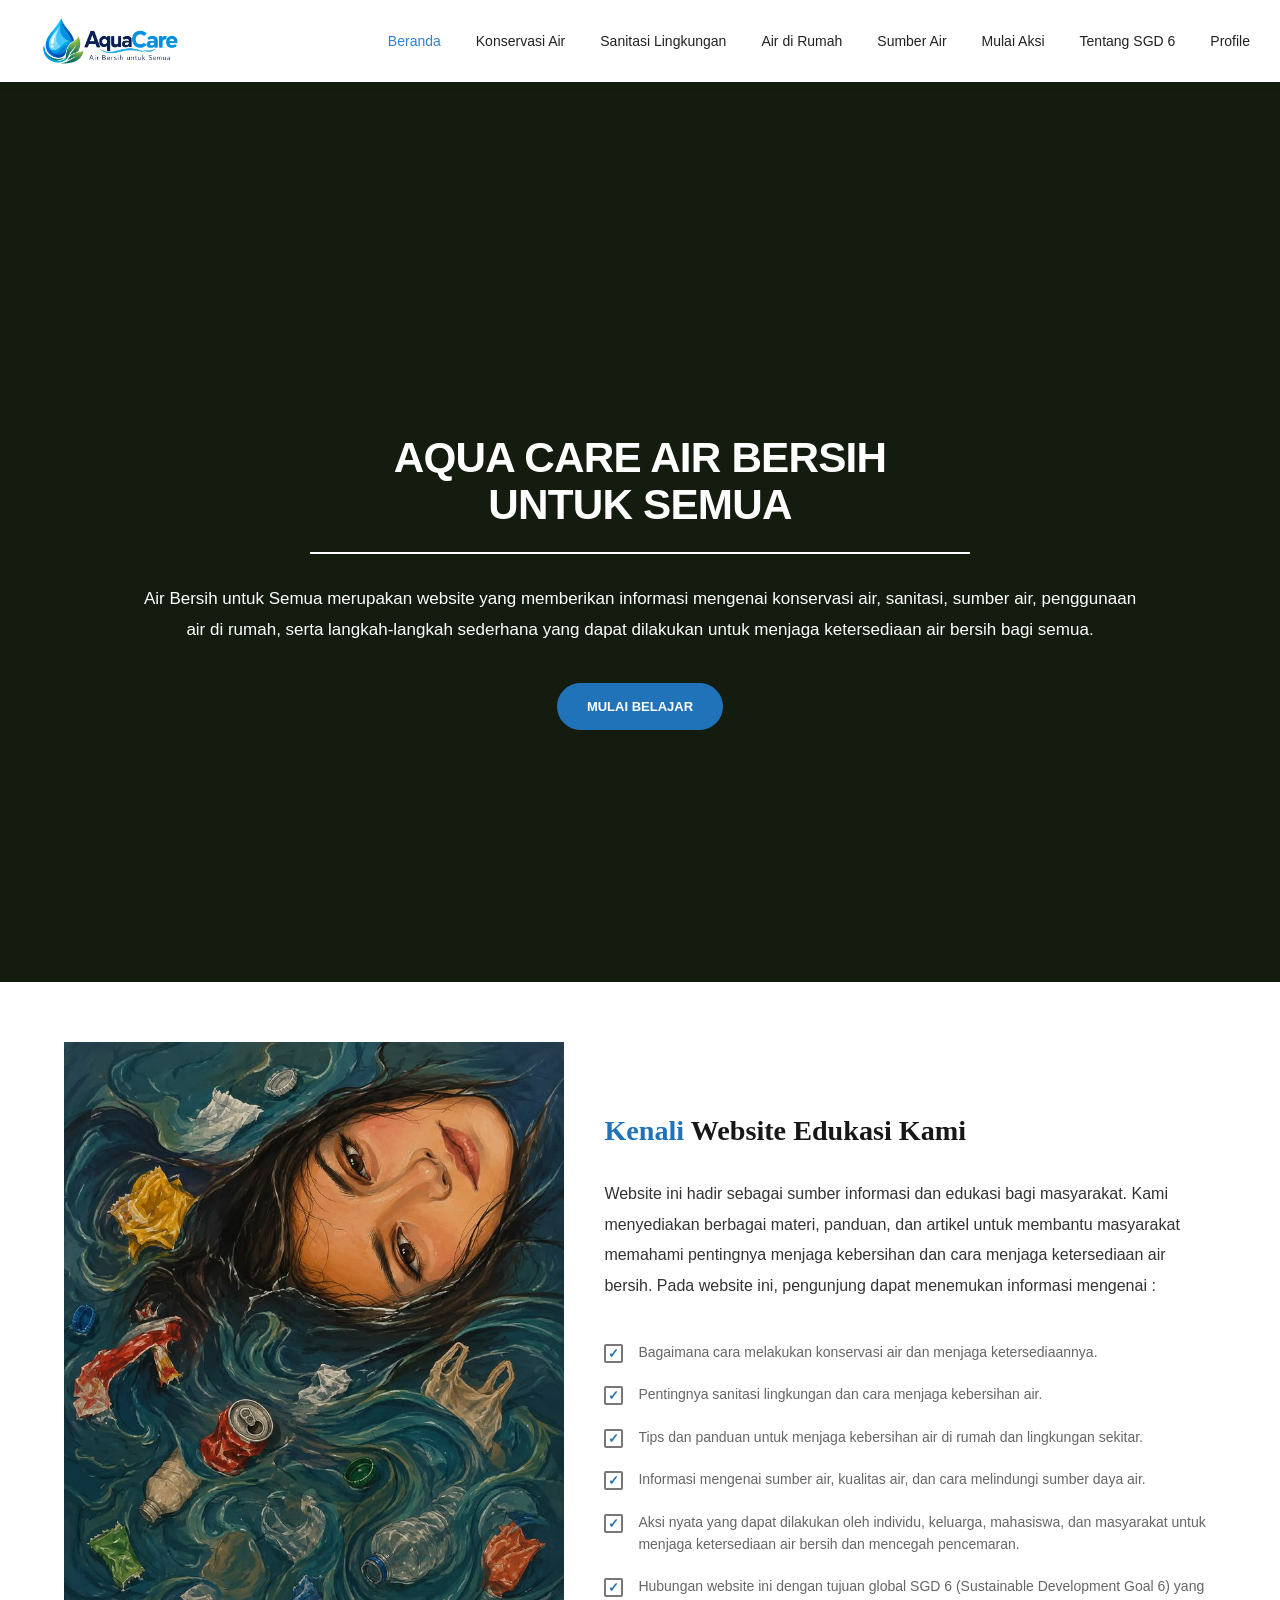
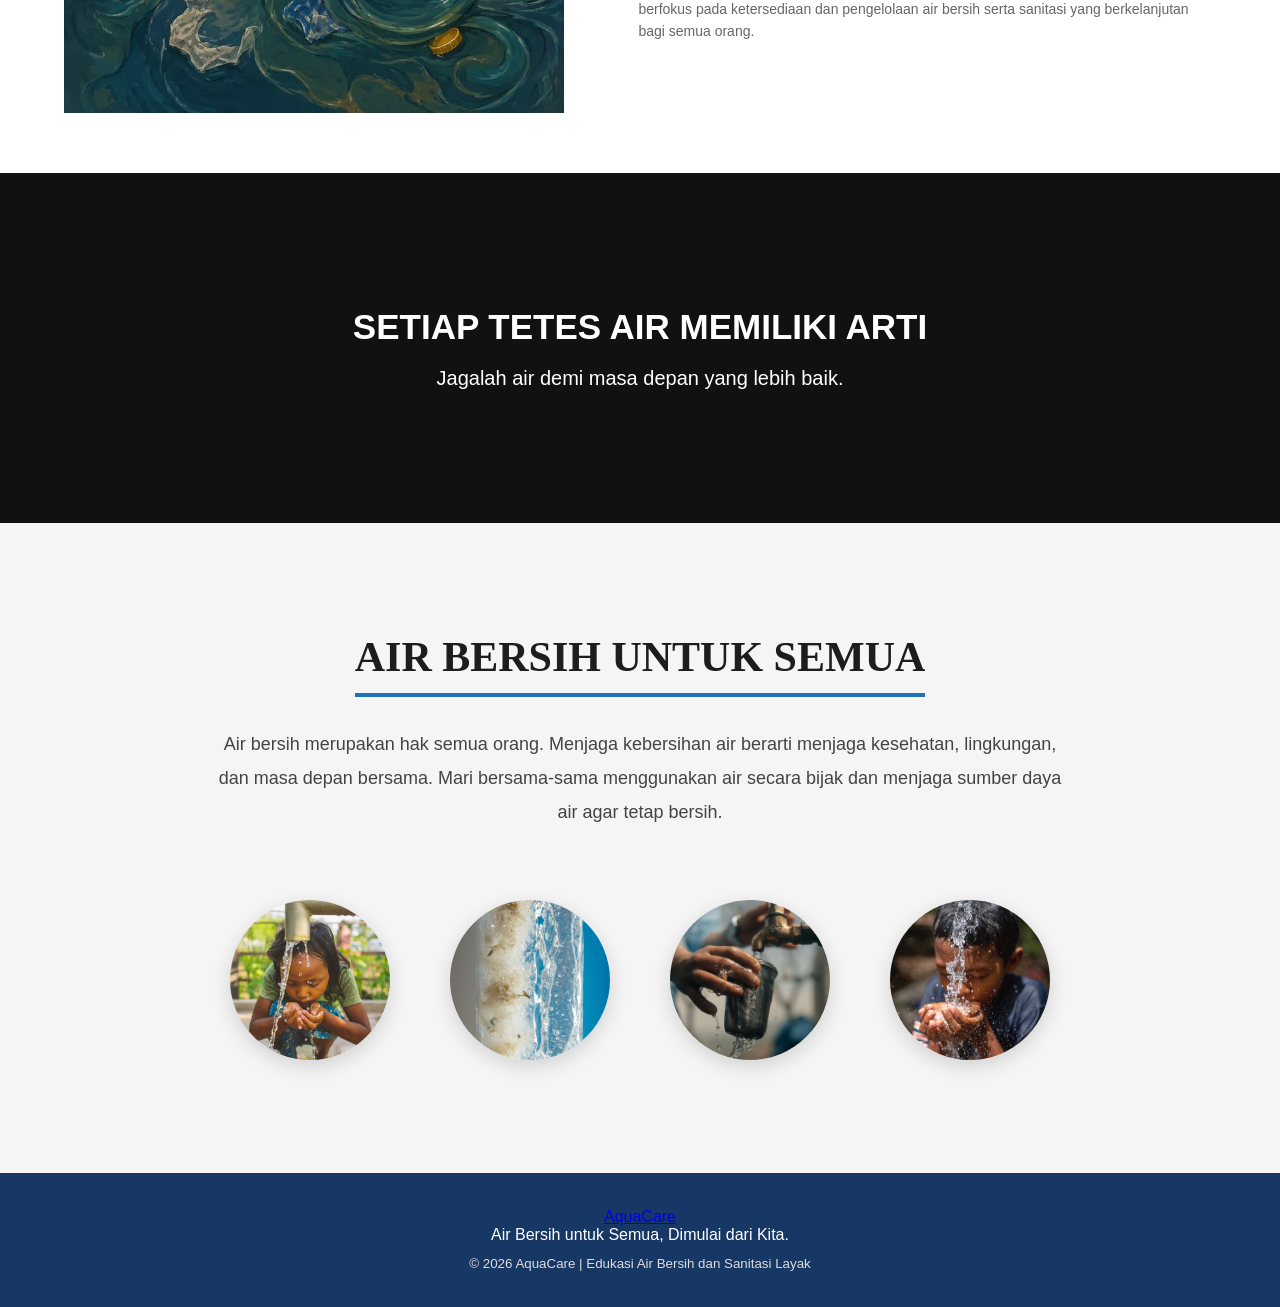
==== commit 4c589798: "uji coba navbar" ====
--- a/index.html
+++ b/index.html
@@ -13,28 +13,19 @@
 
 <body>
 
-    <!-- ================= HEADER ================= -->
-
-    <header>
-
-        <div class="logo">
-            <a href="index.html">
-                <img src="assets/Logo AquaCare_ Air Bersih untuk Semua.png" alt="logo">
+    <header class="site-header">
+
+        <div class="header-container">
+
+            <a href="index.html" class="logo">
+                <img src="assets/Logo AquaCare_ Air Bersih untuk Semua.png" alt="">
             </a>
-        </div>
-
-         <!-- Tombol Hamburger -->
-        <div class="hamburger">
-
-            <span></span>
-            <span></span>
-            <span></span>
-
-        </div>
-
-        <nav>
-
-            <ul>
+
+            <button class="hamburger">☰</button>
+
+            <nav class="site-navbar">
+
+                <ul>
 
                 <li>
                     <a class="active" href="index.html">Beranda</a>
@@ -68,9 +59,11 @@
                     <a href="pages/halaman-profile.html">Profile</a>
                 </li>
 
-            </ul>
-
-        </nav>
+                </ul>
+
+            </nav>
+
+        </div>
 
     </header>
 
--- a/css/Style.css
+++ b/css/Style.css
@@ -20,97 +20,7 @@
 }
 
 
-/* ==============================
-   HEADER & NAVBAR
-================================= */
-
-header {
-    position: absolute;
-    top: 0;
-    left: 0;
-    width: 100%;
-    height: 105px;
-    padding: 0 8%;
-    display: flex;
-    align-items: center;
-    justify-content: space-between;
-    z-index: 10;
-    background: transparent;
-
-    transition:
-        transform .35s ease,
-        background .35s ease,
-        box-shadow .35s ease;
-}
-
-header.sticky {
-
-    position:fixed;
-
-    height: 85px;
-
-    background:white;
-
-    box-shadow:0 5px 20px rgba(0,0,0,.12);
-
-    animation:slideDown .4s ease;
-
-}
-
-/* Logo */
-
-.logo a{
-    display: flex;
-    align-items: center;
-    text-decoration: none;
-}
-
-.logo img{
-    height: 60px;
-    width: auto;
-    display: block;
-}
-
-/* Navigation */
-
-nav ul {
-    display: flex;
-    align-items: center;
-    gap: 30px;
-    list-style: none;
-}
-
-nav ul li a {
-    color: white;
-    text-decoration: none;
-    font-size: 13px;
-    font-weight: 700;
-    transition: color 0.3s ease;
-}
-
-/* Menu aktif */
-
-nav ul li a.active {
-    color: #4d93cc;
-}
-
-/* Efek hover */
-
-nav ul li a:hover {
-    color: #4d93cc;
-}
-
-header.sticky nav ul li a {
-    color: #242424;
-}
-
-header.sticky nav ul li a:hover {
-    color: #4d93cc;
-}
-
-header.sticky nav ul li a.active {
-    color: #4d93cc;
-}
+
 
 /* ==============================
    HERO SECTION
@@ -139,20 +49,6 @@
     object-fit: cover;
     object-position: center;
     z-index: 0;
-}
-
-/* BACKGROUND VIDEO & OVERLAY */
-.full-video {
-    position: fixed;
-    top: 50%;
-    left: 50%;
-    min-width: 100%;
-    min-height: 100%;
-    width: auto;
-    height: auto;
-    z-index: -2;
-    transform: translate(-50%, -50%);
-    object-fit: cover;
 }
 
 /* Lapisan gelap di atas video */
@@ -470,21 +366,21 @@
 }
 
 /* Video tetap menjadi background seluruh hero */
-.heroo video {
-    position: absolute;
-    inset: 0;
-    width: 100%;
-    height: 100%;
-    object-fit: cover;
-}
-
-/* Overlay tetap di belakang konten */
-.heroo .overlay {
-    position: absolute;
-    inset: 0;
-    z-index: 1;
-    pointer-events: none;
-}
+    .heroo video{
+        position: fixed;
+        top: 0;
+        left: 0;
+        width: 100vw;
+        height: 100vh;
+        object-fit: cover;
+        z-index: -2;
+    }
+
+    .heroo .overlay{
+        position: fixed;
+        inset: 0;
+        z-index: -1;
+    }
 
 /* Area anggota */
 .member-section {
@@ -673,33 +569,6 @@
 
 }
 
-/* FOOTER */
-
-.site-footer {
-    padding: 35px 20px;
-    color: #fff;
-    background: #102b53;
-    text-align: center;
-}
-
-.footer-brand {
-    display: inline-block;
-    margin-bottom: 5px;
-    font-size: 24px;
-    font-weight: 800;
-}
-
-.site-footer p {
-    margin-bottom: 6px;
-    color: #e2eff9;
-}
-
-.site-footer small {
-    color: #b8cce0;
-    font-size: 12px;
-}
-
-
 /* =====================================
    RESPONSIVE KARTU ANGGOTA
 ===================================== */
@@ -758,60 +627,3 @@
 
 }
 
-/* =========================
-   HAMBURGER
-========================= */
-
-.hamburger{
-
-    display:none;
-
-    width:32px;
-
-    cursor:pointer;
-
-    z-index:1001;
-
-}
-
-.hamburger span{
-
-    display:block;
-
-    width:100%;
-
-    height:3px;
-
-    margin:6px 0;
-
-    background:white;
-
-    transition:.3s;
-
-}
-
-/* Warna icon saat navbar putih */
-
-header.sticky .hamburger span{
-
-    background:#222;
-
-}
-
-.hamburger.active span:nth-child(1){
-
-    transform:rotate(45deg) translateY(12px);
-
-}
-
-.hamburger.active span:nth-child(2){
-
-    opacity:0;
-
-}
-
-.hamburger.active span:nth-child(3){
-
-    transform:rotate(-45deg) translateY(-12px);
-
-}
--- a/css/responsive.css
+++ b/css/responsive.css
@@ -6,23 +6,6 @@
 @media (max-width:768px){
 
     /* =========================
-       HEADER
-    ========================= */
-
-    header{
-
-        height:85px;
-        padding:0 5%;
-
-    }
-
-    .logo img{
-
-        height:48px;
-
-    }
-
-    /* =========================
        HERO
     ========================= */
 
@@ -64,21 +47,6 @@
     }
 
     /* =========================
-      heroo
-    ==========================*/
-    .heroo{
-        min-height: 100%;
-        height: auto;
-        padding-top: 100px;
-        padding-bottom: 50px;
-    }
-
-    .heroo video{
-        height: 100%;
-        min-height: 100%;
-    }
-
-    /* =========================
        INFO SECTION
     ========================= */
 
@@ -179,78 +147,6 @@
     .parallax-content p{
 
         font-size:17px;
-
-    }
-
-    /* =========================
-    hamburger menu
-    ========================= */
-
-    .hamburger{
-
-        display:block;
-
-    }
-
-    nav{
-
-        position: fixed;
-
-        top: 85px;
-        right: 0;
-
-        width: 60%;
-        height: auto;
-
-        background: white;
-
-        transform: translateX(100%);
-
-        transition: transform .35s ease;
-
-        z-index: 999;
-
-        display: flex;
-        justify-content: center;
-        align-items: flex-start;
-
-    }
-
-    nav.active{
-
-        transform:translateX(0);
-
-    }
-
-    nav ul{
-
-        width:100%;
-
-        display:flex;
-
-        flex-direction:column;
-
-        gap:0;
-
-        padding:20px 0;
-
-    }
-
-    nav ul li{
-
-        width:100%;
-
-    }
-
-    nav ul li a{
-
-        display:block;
-
-        padding:18px;
-
-        color:#222;
-
-        text-align:center;
 
     }
 
@@ -264,23 +160,6 @@
 @media (max-width:375px){
 
     /* =========================
-       HEADER
-    ========================= */
-
-    header{
-
-        height:75px;
-        padding:0 20px;
-
-    }
-
-    .logo img{
-
-        height:42px;
-
-    }
-
-    /* =========================
        HERO
     ========================= */
 
@@ -431,14 +310,4 @@
 
     }
 
-    /* =========================
-    NAVBAR hamburger
-    ========================= */
-
-    nav{
-
-        top:75px;
-
-    }
-
 }
--- a/css/bersama.css
+++ b/css/bersama.css
@@ -0,0 +1,211 @@
+/* =========================
+   RESET
+========================= */
+
+*{
+    margin:0;
+    padding:0;
+    box-sizing:border-box;
+}
+
+/* =========================
+   HEADER
+========================= */
+
+.site-header{
+    position:sticky;
+    top:0;
+    width:100%;
+    background:#fff;
+    box-shadow:0 2px 8px rgba(0,0,0,.08);
+    z-index:999;
+}
+
+.header-container{
+    max-width:1300px;
+    margin:auto;
+    padding:15px 30px;
+
+    display:flex;
+    align-items:center;
+}
+
+/* =========================
+   LOGO
+========================= */
+
+.logo img{
+    height:52px;
+    display:block;
+}
+
+/* =========================
+   NAVBAR
+========================= */
+
+.site-navbar{
+    margin-left:auto;
+    flex:1;
+}
+
+.site-navbar ul{
+    display:flex;
+    align-items:center;
+    justify-content:flex-end;
+    list-style:none;
+    gap:35px;
+}
+
+.site-navbar a{
+    text-decoration:none;
+    color:#222;
+    font-size:14px;
+    font-weight:500;
+    font-family:Arial, Helvetica, sans-serif;
+    transition:.25s;
+}
+
+.site-navbar a:hover,
+.site-navbar a.active{
+    color:#2f80d1;
+}
+
+/* =========================
+   HAMBURGER
+========================= */
+
+.hamburger{
+    display:none;
+
+    margin-left:auto;
+
+    border:none;
+    background:none;
+
+    font-size:34px;
+    cursor:pointer;
+}
+
+/* =========================
+   FOOTER
+========================= */
+
+.site-footer{
+    background:#173764;
+    color:#fff;
+    text-align:center;
+    padding:35px 20px;
+}
+
+.site-footer h3{
+    font-size:28px;
+    font-weight:500;
+    margin-bottom:10px;
+}
+
+.site-footer p{
+    margin-bottom:10px;
+}
+
+.site-footer small{
+    color:#ddd;
+}
+
+/* =========================
+   TABLET & MOBILE
+========================= */
+
+@media(max-width:992px){
+
+    .header-container{
+        justify-content:space-between;
+        position:relative;
+    }
+
+    .hamburger{
+        display:block;
+    }
+
+    .site-navbar{
+
+        display:none;
+
+        position:absolute;
+
+        top:100%;
+
+        left:0;
+
+        width:100%;
+
+        margin-left:0;
+
+        background:#fff;
+
+        box-shadow:0 4px 10px rgba(0,0,0,.08);
+
+    }
+
+    .site-navbar.active{
+        display:block;
+    }
+
+    .site-navbar ul{
+        display:flex;
+        flex-direction:column;
+        gap:0;
+        list-style:none;
+    }
+
+    .site-navbar li{
+        width:100%;
+    }
+
+    .site-navbar a{
+        display:block;
+        position:relative;
+        padding:16px 25px;
+        font-size:15px;
+        color:#222;
+        text-decoration:none;
+        transition:.25s;
+    }
+
+    .site-navbar a::after{
+        content:"";
+        position:absolute;
+        left:25px;
+        bottom:0;
+
+        width:120px;      /* panjang garis */
+        height:3px;
+
+        background:#2f80d1;
+
+        opacity:0;
+        transition:.25s;
+    }
+
+    .site-navbar a:hover,
+    .site-navbar a.active{
+        color:#2f80d1;
+    }
+
+    .site-navbar a:hover::after,
+    .site-navbar a.active::after{
+        opacity:1;
+    }
+
+}
+
+@media(max-width:576px){
+
+    .header-container{
+        padding:15px 20px;
+    }
+
+    .logo img{
+        height:45px;
+    }
+
+}
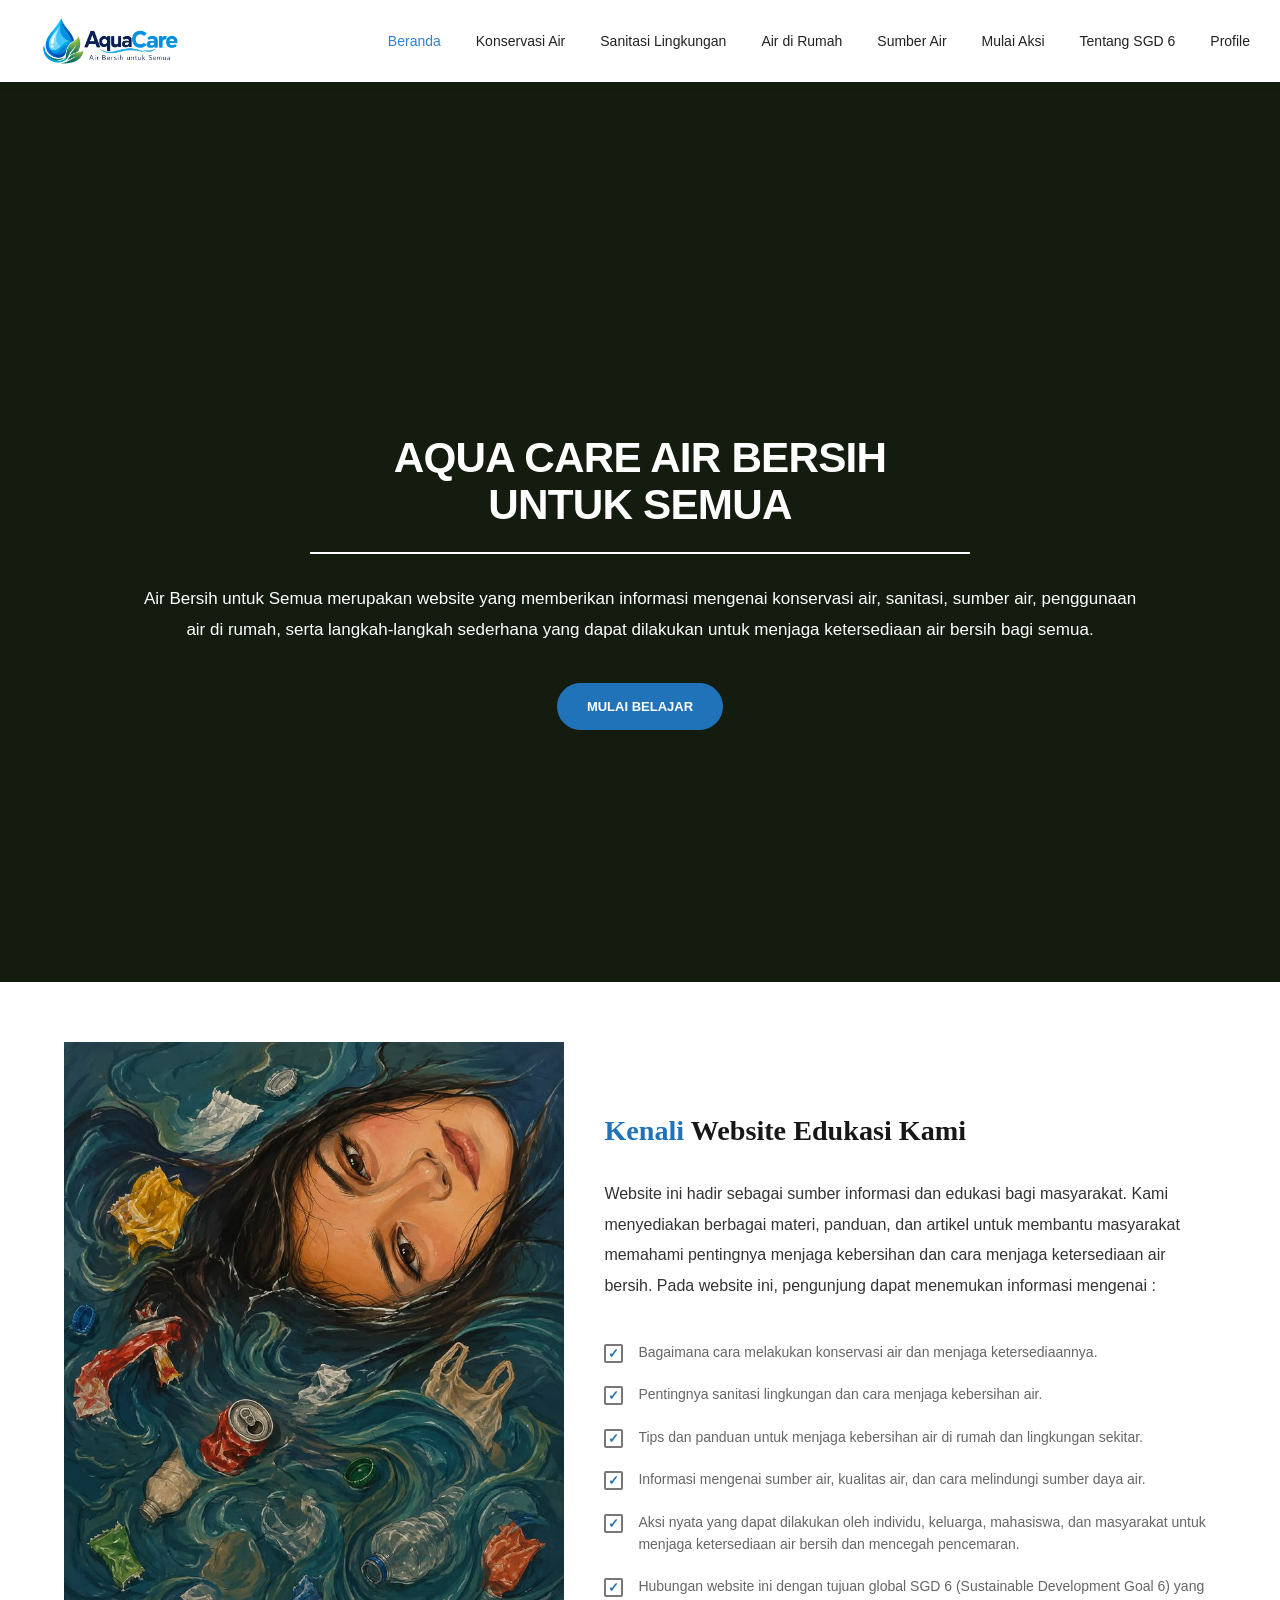
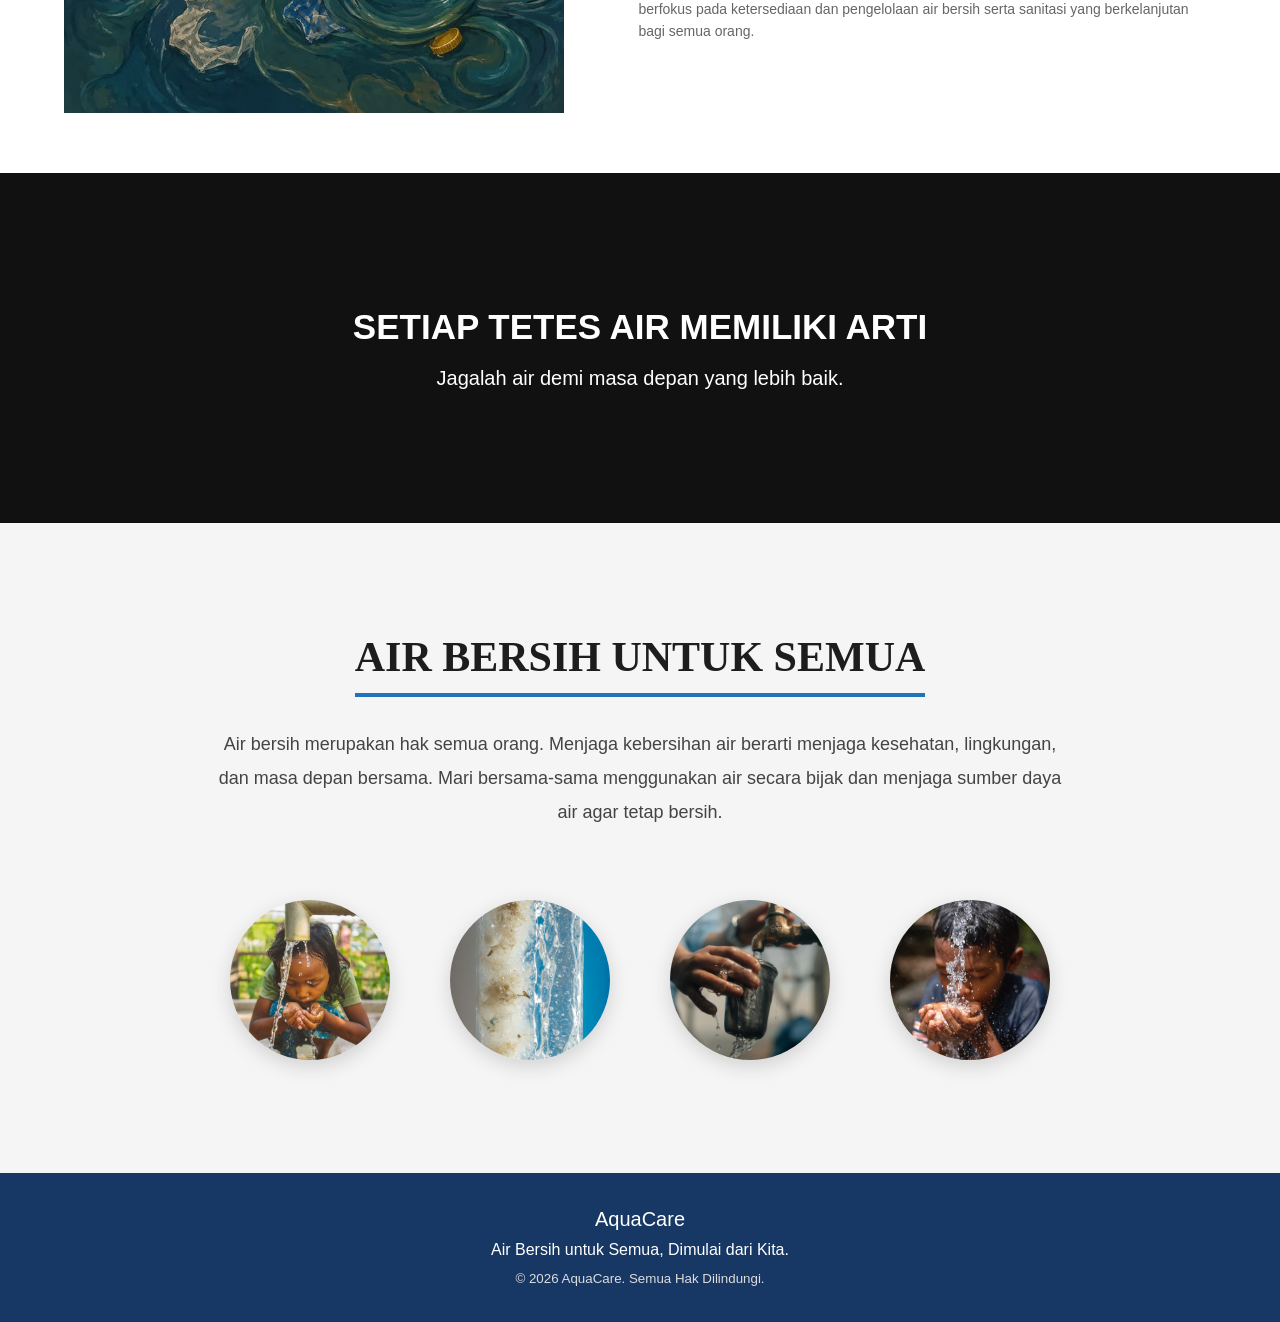
==== commit f2968e3b: "finish navbar" ====
--- a/index.html
+++ b/index.html
@@ -27,37 +27,37 @@
 
                 <ul>
 
-                <li>
-                    <a class="active" href="index.html">Beranda</a>
-                </li>
-
-                <li>
-                    <a href="pages/halaman-2.html">Konservasi Air</a>
-                </li>
-
-                <li>
-                    <a href="pages/halaman-3.html">Sanitasi Lingkungan</a>
-                </li>
-
-                <li>
-                    <a href="pages/halaman-4.html">Air di Rumah</a>
-                </li>
-
-                <li>
-                    <a href="pages/halaman-5.html">Sumber Air</a>
-                </li>
-
-                <li>
-                    <a href="pages/halaman-6.html">Mulai Aksi</a>
-                </li>
-
-                <li>
-                    <a href="pages/halaman-7.html">Tentang SGD 6</a>
-                </li>
-
-                <li>
-                    <a href="pages/halaman-profile.html">Profile</a>
-                </li>
+                    <li>
+                        <a class="active" href="index.html">Beranda</a>
+                    </li>
+
+                    <li>
+                        <a href="pages/halaman-2.html">Konservasi Air</a>
+                    </li>
+
+                    <li>
+                        <a href="pages/halaman-3.html">Sanitasi Lingkungan</a>
+                    </li>
+
+                    <li>
+                        <a href="pages/halaman-4.html">Air di Rumah</a>
+                    </li>
+
+                    <li>
+                        <a href="pages/halaman-5.html">Sumber Air</a>
+                    </li>
+
+                    <li>
+                        <a href="pages/halaman-6.html">Mulai Aksi</a>
+                    </li>
+
+                    <li>
+                        <a href="pages/halaman-7.html">Tentang SGD 6</a>
+                    </li>
+
+                    <li>
+                        <a href="pages/halaman-profile.html">Profile</a>
+                    </li>
 
                 </ul>
 
@@ -235,9 +235,17 @@
     </section>
 
     <footer class="site-footer">
-        <a href="index.html" class="footer-logo">AquaCare</a>
-        <p>Air Bersih untuk Semua, Dimulai dari Kita.</p>
-        <small>© 2026 AquaCare | Edukasi Air Bersih dan Sanitasi Layak</small>
+
+        <h3>AquaCare</h3>
+
+        <p>
+            Air Bersih untuk Semua, Dimulai dari Kita.
+        </p>
+
+        <small>
+            © 2026 AquaCare. Semua Hak Dilindungi.
+        </small>
+
     </footer>
 
     <script src="js/main.js"></script>
--- a/css/bersama.css
+++ b/css/bersama.css
@@ -98,8 +98,8 @@
 }
 
 .site-footer h3{
-    font-size:28px;
-    font-weight:500;
+    font-size:20px;
+    font-weight:400;
     margin-bottom:10px;
 }
 
@@ -177,7 +177,7 @@
         left:25px;
         bottom:0;
 
-        width:120px;      /* panjang garis */
+        width:250px;      /* panjang garis */
         height:3px;
 
         background:#2f80d1;
